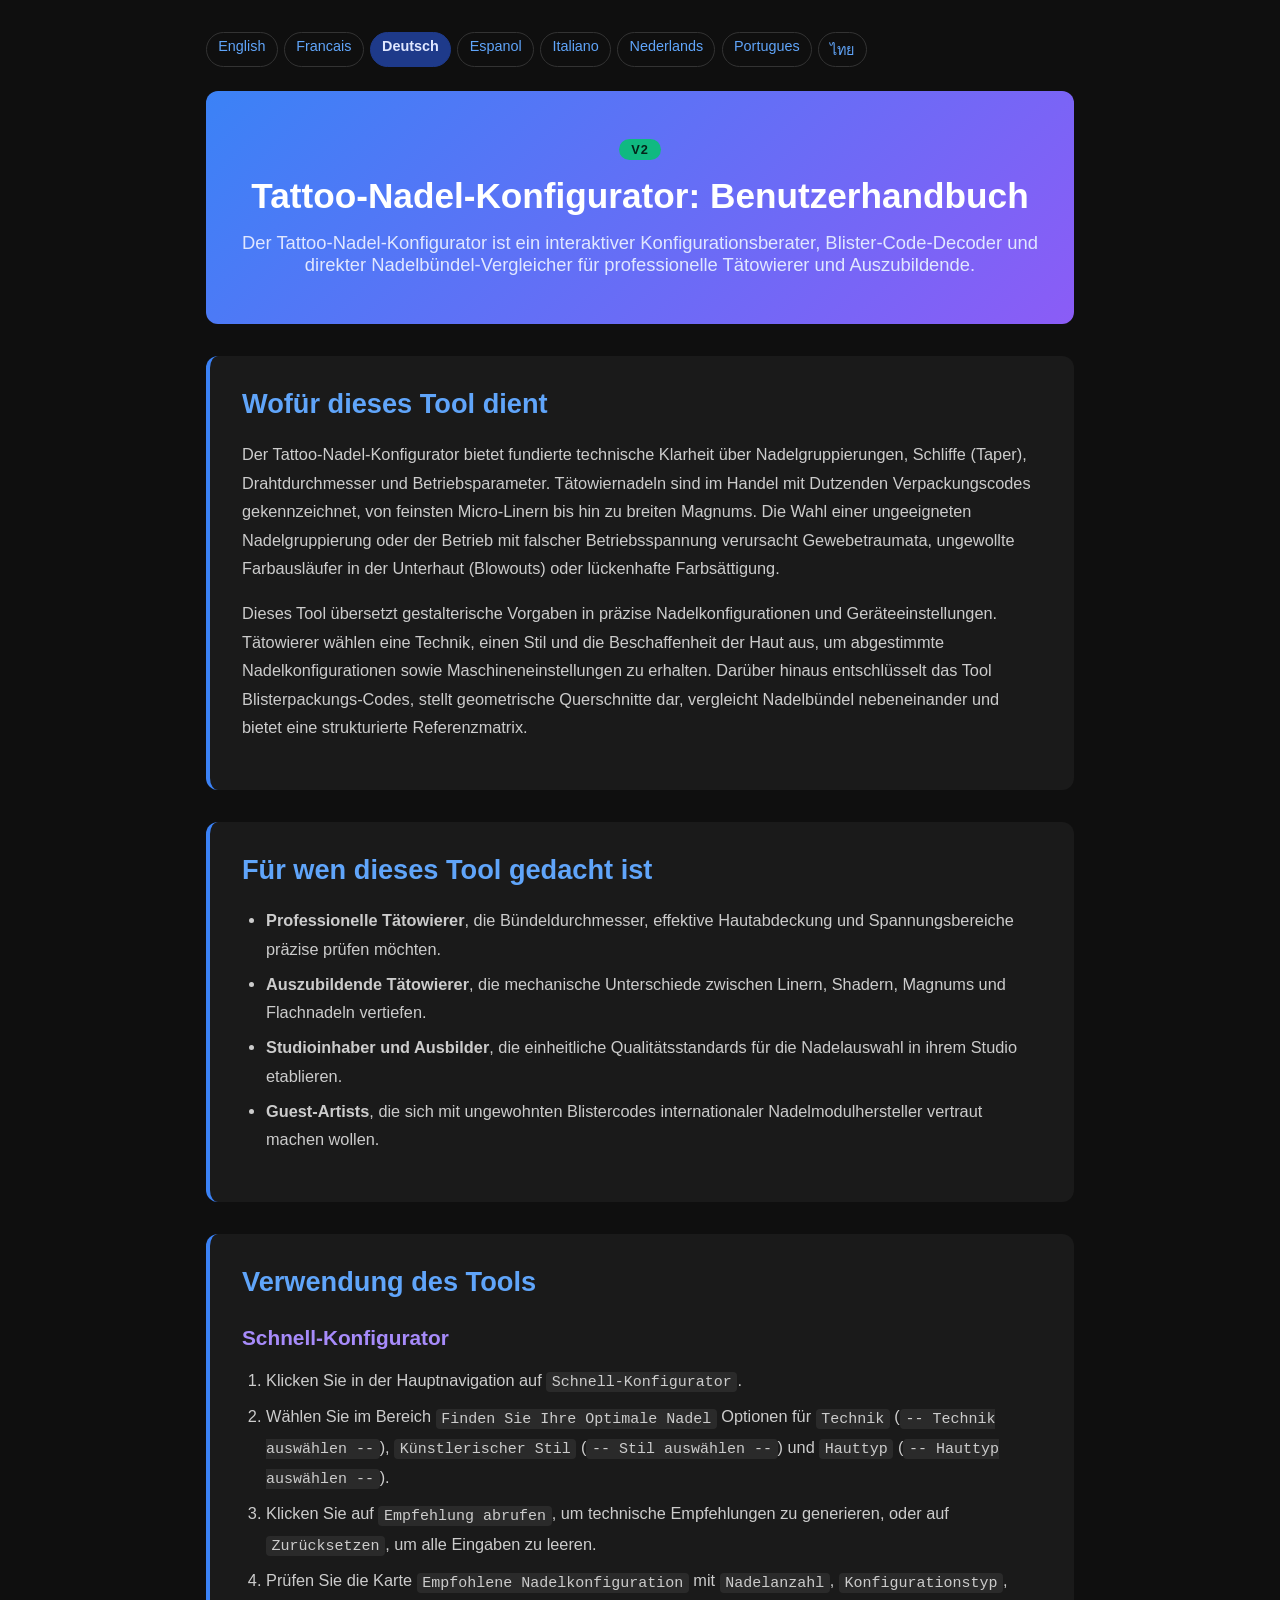
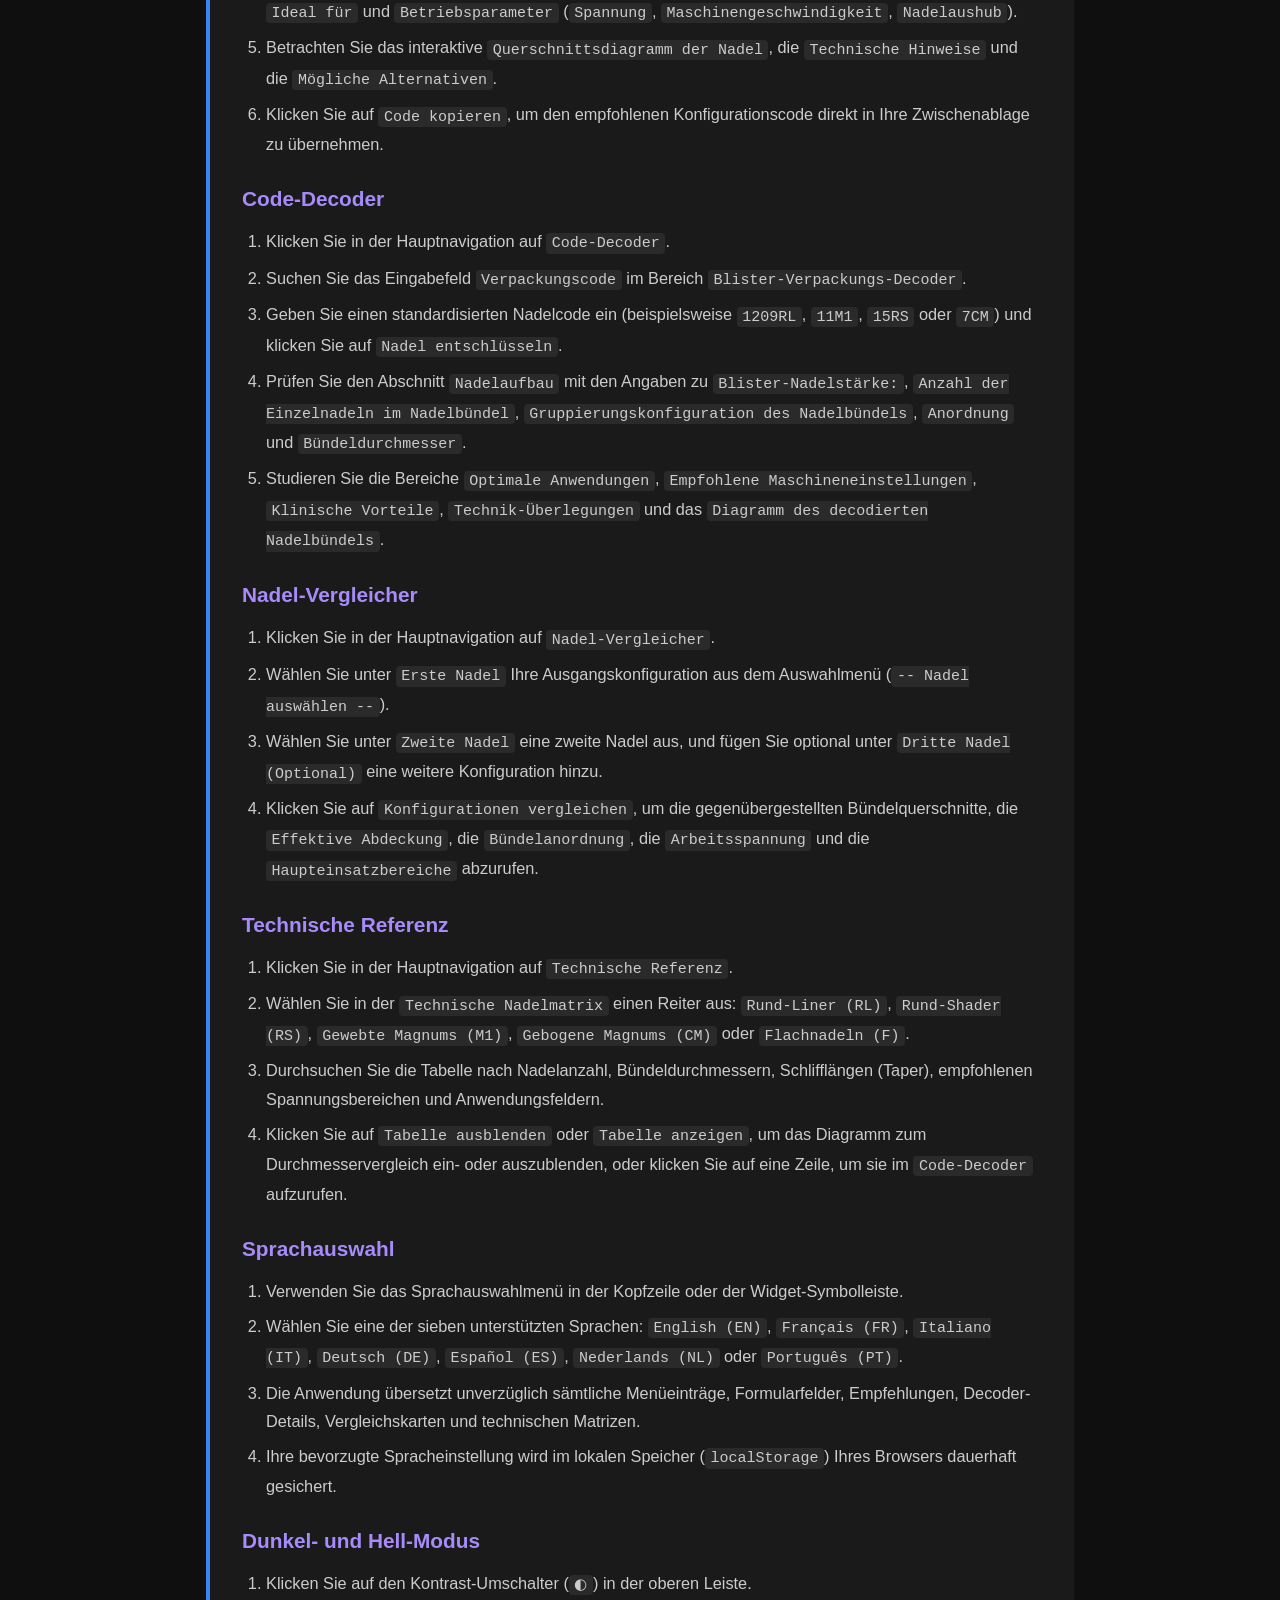
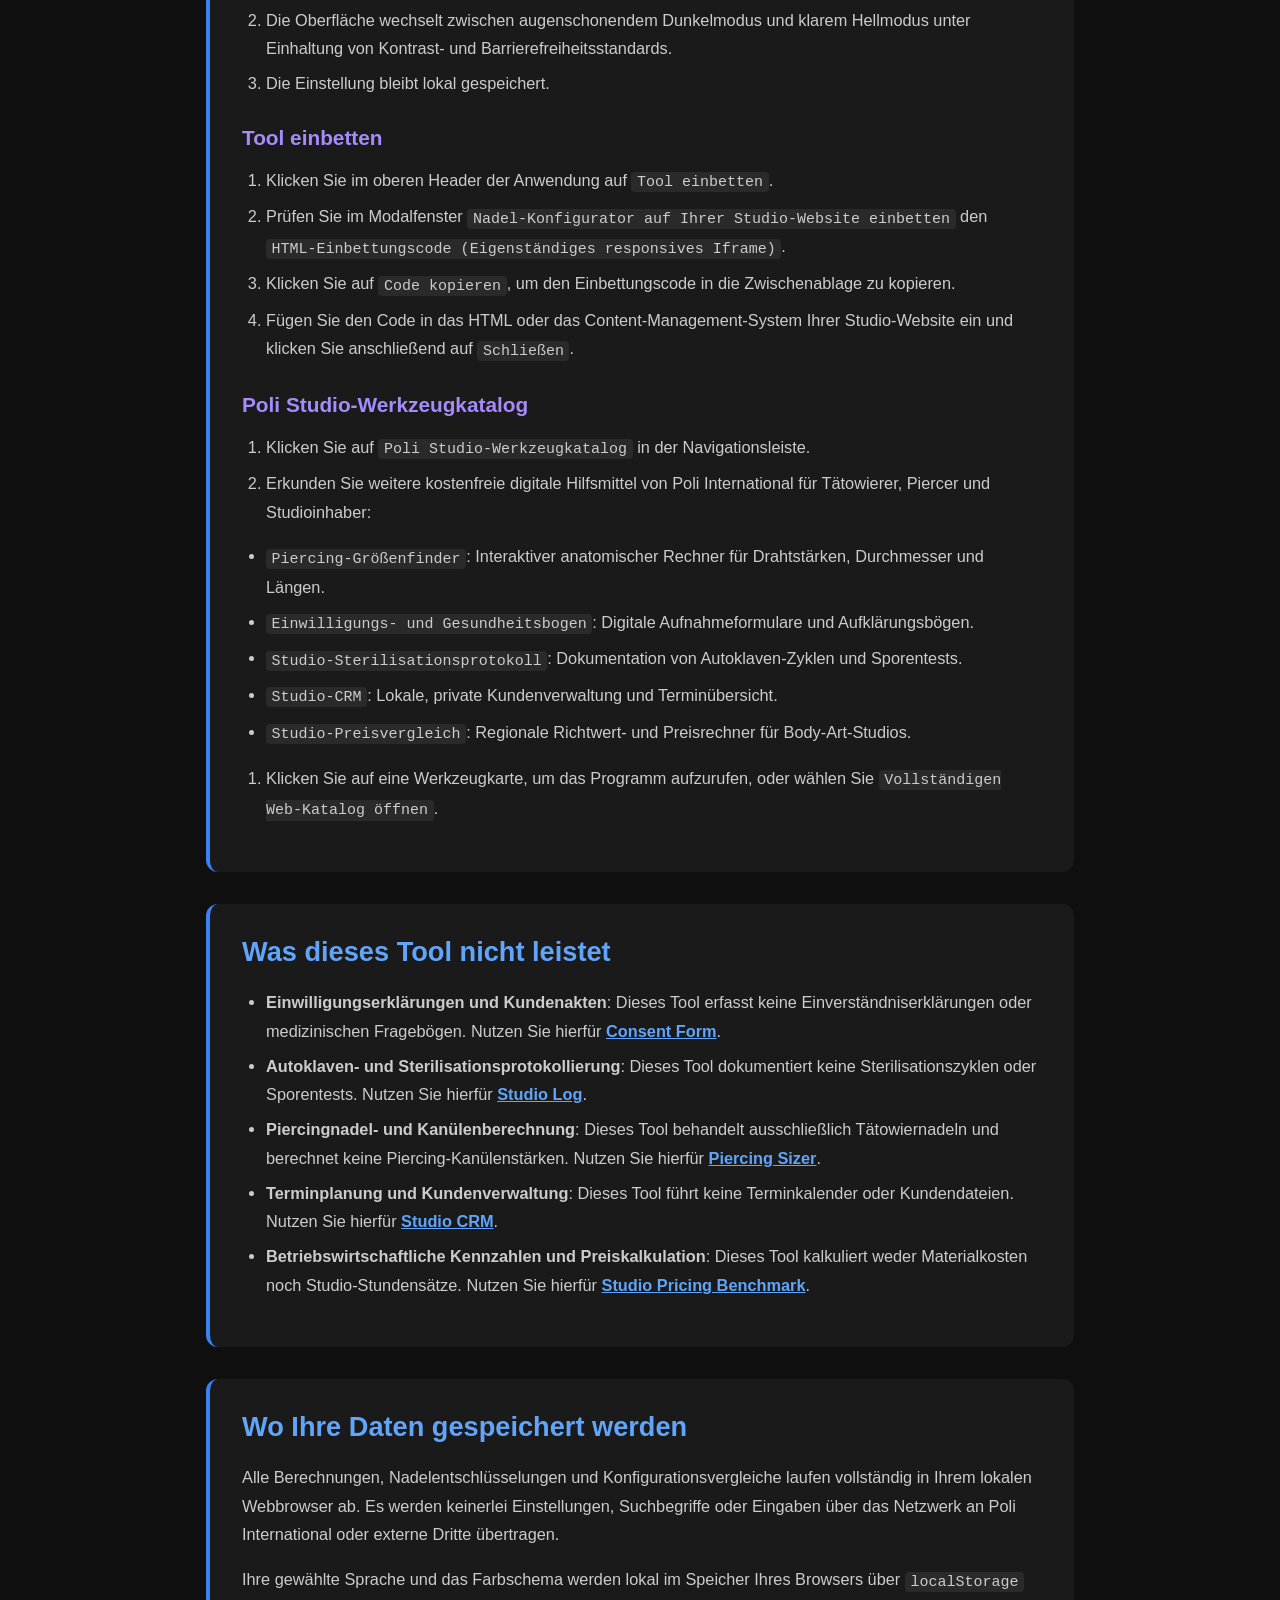
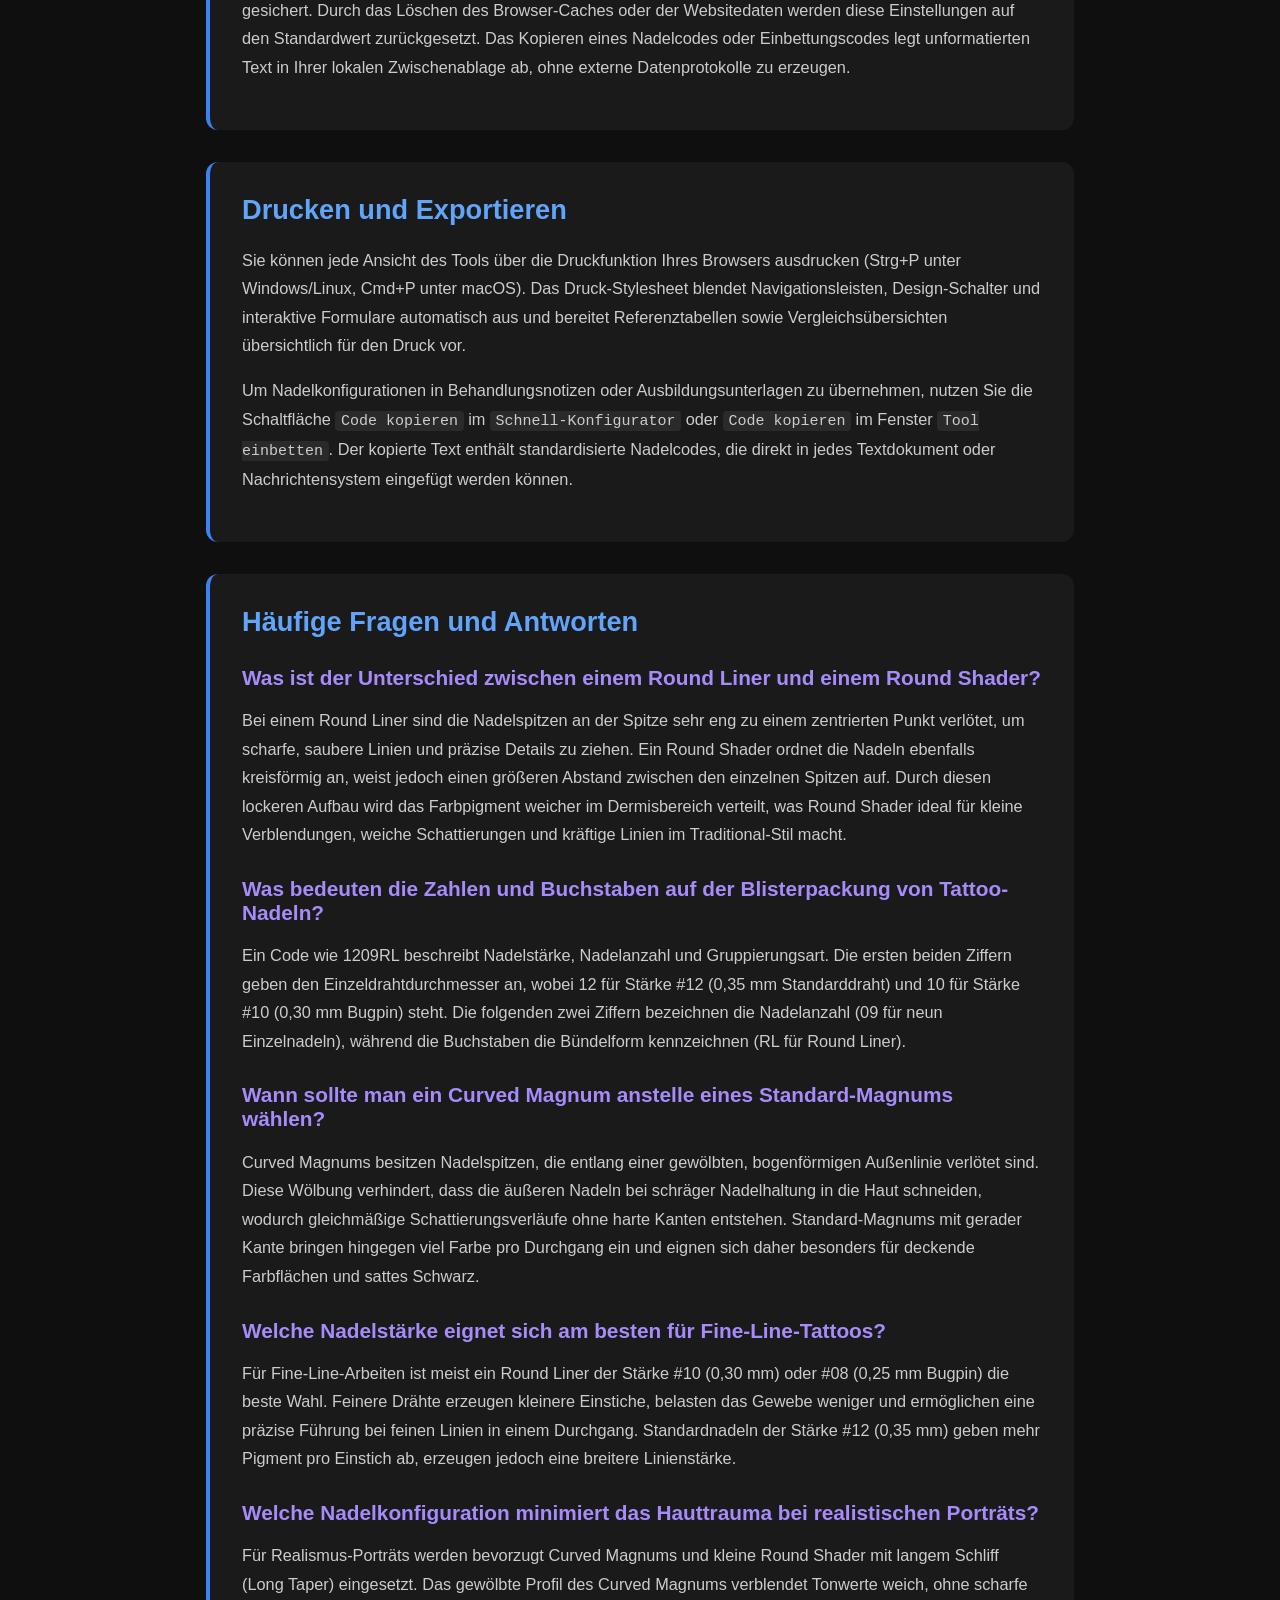
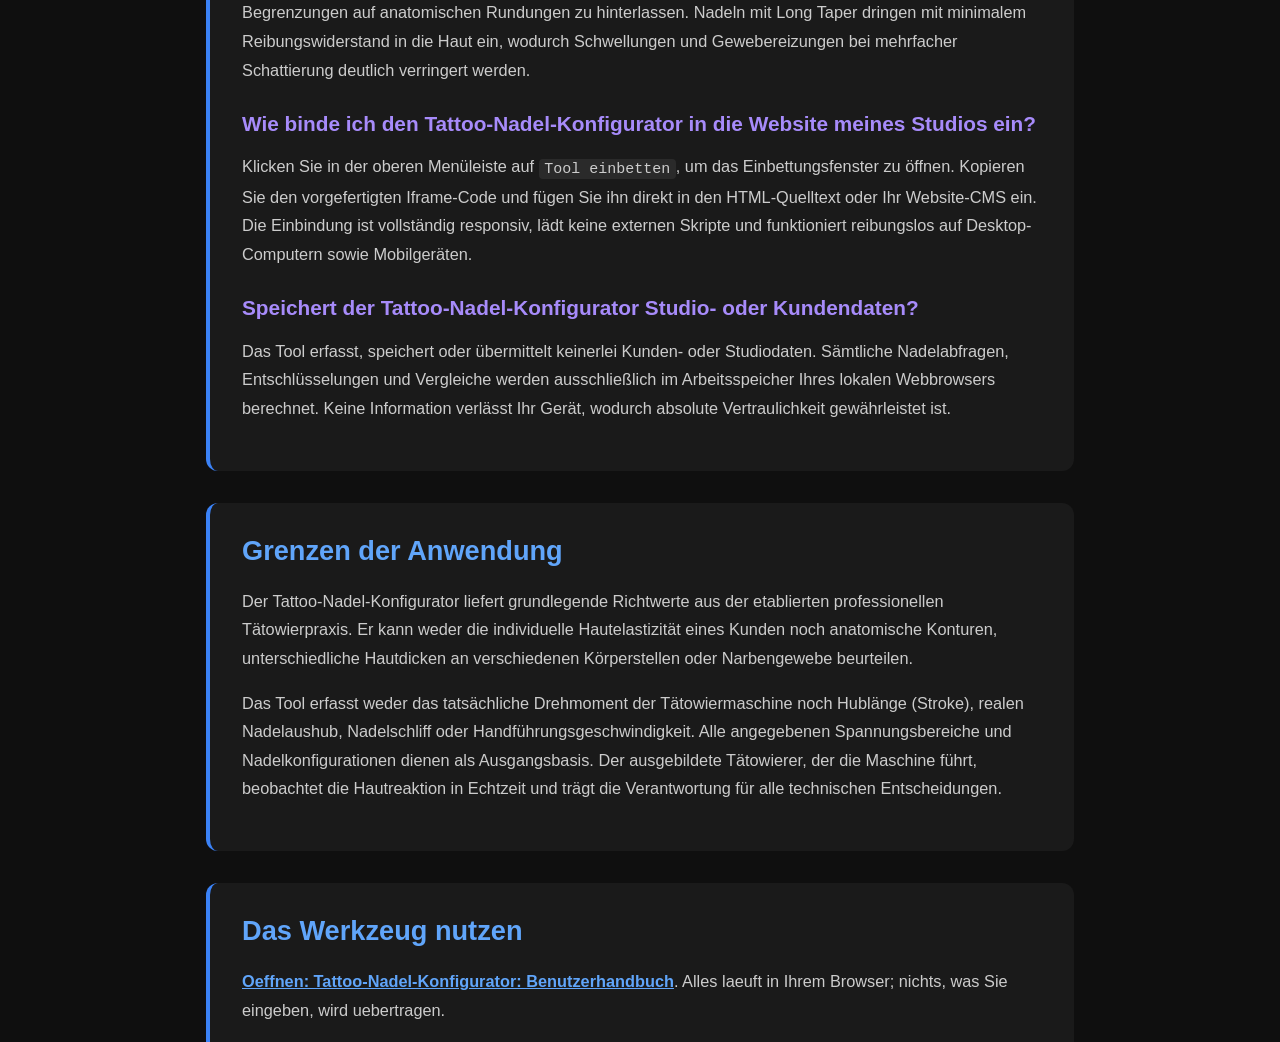
==== documentation-de.html @ 336c69cc "sync documentation-de.html from the live site The website copy of this tool moved on and the repo di" ====
<!DOCTYPE html>
<html lang="de">
<head><meta name="robots" content="noindex,nofollow">
    <meta charset="UTF-8">
    <meta name="viewport" content="width=device-width, initial-scale=1.0">
    <title>Tattoo-Nadel-Konfigurator: Benutzerhandbuch Dokumentation | Poli International</title>
    <meta name="description" content="Der Tattoo-Nadel-Konfigurator ist ein interaktiver Konfigurationsberater, Blister-Code-Decoder und direkter Nadelbündel-Vergleicher für professionelle Tätowierer und Auszubildende.">
    <link rel="canonical" href="https://poliinternational.com/needle-selector/">
    <style>
        body { background: #0f0f0f; color: #fff; font-family: -apple-system, BlinkMacSystemFont, "Segoe UI", Roboto, sans-serif; margin: 0; padding: 0; }
        body.in-iframe .doc-hero h1 { display: none; }
        * { box-sizing: border-box; }
        .entry-content { max-width: 900px; margin: 0 auto; padding: 2rem 1rem; }
        .doc-hero { background: linear-gradient(135deg, #3B82F6, #8B5CF6); padding: 3rem 2rem; text-align: center; border-radius: 0.75rem; margin-bottom: 2rem; }
        .doc-hero h1 { font-size: 2.2rem; margin: 0 0 1rem; font-weight: 700; }
        .doc-hero p { font-size: 1.15rem; color: #E0E7FF; margin: 0; }
        .doc-hero .v2 { display: inline-block; margin-bottom: 1rem; padding: 0.2rem 0.75rem; border-radius: 999px; background: #10B981; color: #04241a; font-weight: 800; font-size: 0.8rem; letter-spacing: 0.08em; }
        .doc-section { margin: 2rem 0; padding: 2rem; background: #1a1a1a; border-radius: 0.75rem; border-left: 4px solid #3B82F6; }
        .doc-section h2 { color: #60A5FA; font-size: 1.7rem; margin: 0 0 1.25rem; font-weight: 600; }
        .doc-section h3 { color: #A78BFA; font-size: 1.3rem; margin: 1.75rem 0 0.75rem; font-weight: 600; }
        .doc-section p, .doc-section li { color: #ccc; line-height: 1.75; font-size: 1.02rem; }
        .doc-section ul, .doc-section ol { padding-left: 1.5rem; }
        .doc-section li { margin: 0.4rem 0; }
        .doc-section code { background: #2a2a2a; padding: 0.1rem 0.35rem; border-radius: 0.25rem; font-size: 0.92em; }
        .doc-section a { color: #60A5FA; font-weight: 600; }
        .highlight-box { background: linear-gradient(135deg, #1E3A8A, #4C1D95); padding: 1.25rem 1.5rem; border-radius: 0.5rem; margin: 1.5rem 0; border-left: 4px solid #10B981; }
        .highlight-box p { color: #E0E7FF; margin: 0; }
        table { width: 100%; border-collapse: collapse; margin: 1.5rem 0; }
        th, td { padding: 0.75rem; text-align: left; border: 1px solid #333; vertical-align: top; }
        th { background: #2a2a2a; color: #60A5FA; }
        td { color: #ccc; }
        .doc-langs { display: flex; flex-wrap: wrap; gap: 0.4rem; margin: 0 0 1.5rem; font-size: 0.9rem; }
        .doc-langs a, .doc-langs span { padding: 0.3rem 0.7rem; border-radius: 999px; border: 1px solid #333; text-decoration: none; }
        .doc-langs a { color: #60A5FA; }
        .doc-langs span { background: #1E3A8A; color: #E0E7FF; border-color: #1E3A8A; font-weight: 700; }
    </style>
</head>
<body>
<script>if (window.self !== window.top) document.body.classList.add('in-iframe');</script>
    <div class="entry-content">
        <nav class="doc-langs" aria-label="Documentation language"><a lang="en" href="documentation.html">English</a><a lang="fr" href="documentation-fr.html">Francais</a><span lang="de">Deutsch</span><a lang="es" href="documentation-es.html">Espanol</a><a lang="it" href="documentation-it.html">Italiano</a><a lang="nl" href="documentation-nl.html">Nederlands</a><a lang="pt" href="documentation-pt.html">Portugues</a><a lang="th" href="documentation-th.html">ไทย</a></nav>
        <div class="doc-hero">
            <span class="v2">V2</span>
            <h1>Tattoo-Nadel-Konfigurator: Benutzerhandbuch</h1>
            <p>Der Tattoo-Nadel-Konfigurator ist ein interaktiver Konfigurationsberater, Blister-Code-Decoder und direkter Nadelbündel-Vergleicher für professionelle Tätowierer und Auszubildende.</p>
        </div>
        <div class="doc-section">
        <h2>Wofür dieses Tool dient</h2>
        <p>Der Tattoo-Nadel-Konfigurator bietet fundierte technische Klarheit über Nadelgruppierungen, Schliffe (Taper), Drahtdurchmesser und Betriebsparameter. Tätowiernadeln sind im Handel mit Dutzenden Verpackungscodes gekennzeichnet, von feinsten Micro-Linern bis hin zu breiten Magnums. Die Wahl einer ungeeigneten Nadelgruppierung oder der Betrieb mit falscher Betriebsspannung verursacht Gewebetraumata, ungewollte Farbausläufer in der Unterhaut (Blowouts) oder lückenhafte Farbsättigung.</p>
        <p>Dieses Tool übersetzt gestalterische Vorgaben in präzise Nadelkonfigurationen und Geräteeinstellungen. Tätowierer wählen eine Technik, einen Stil und die Beschaffenheit der Haut aus, um abgestimmte Nadelkonfigurationen sowie Maschineneinstellungen zu erhalten. Darüber hinaus entschlüsselt das Tool Blisterpackungs-Codes, stellt geometrische Querschnitte dar, vergleicht Nadelbündel nebeneinander und bietet eine strukturierte Referenzmatrix.</p>
        </div>
        <div class="doc-section">
        <h2>Für wen dieses Tool gedacht ist</h2>
        <ul>
        <li><strong>Professionelle Tätowierer</strong>, die Bündeldurchmesser, effektive Hautabdeckung und Spannungsbereiche präzise prüfen möchten.</li>
        <li><strong>Auszubildende Tätowierer</strong>, die mechanische Unterschiede zwischen Linern, Shadern, Magnums und Flachnadeln vertiefen.</li>
        <li><strong>Studioinhaber und Ausbilder</strong>, die einheitliche Qualitätsstandards für die Nadelauswahl in ihrem Studio etablieren.</li>
        <li><strong>Guest-Artists</strong>, die sich mit ungewohnten Blistercodes internationaler Nadelmodulhersteller vertraut machen wollen.</li>
        </ul>
        </div>
        <div class="doc-section">
        <h2>Verwendung des Tools</h2>
        <h3>Schnell-Konfigurator</h3>
        <ol>
        <li>Klicken Sie in der Hauptnavigation auf <code>Schnell-Konfigurator</code>.</li>
        <li>Wählen Sie im Bereich <code>Finden Sie Ihre Optimale Nadel</code> Optionen für <code>Technik</code> (<code>-- Technik auswählen --</code>), <code>Künstlerischer Stil</code> (<code>-- Stil auswählen --</code>) und <code>Hauttyp</code> (<code>-- Hauttyp auswählen --</code>).</li>
        <li>Klicken Sie auf <code>Empfehlung abrufen</code>, um technische Empfehlungen zu generieren, oder auf <code>Zurücksetzen</code>, um alle Eingaben zu leeren.</li>
        <li>Prüfen Sie die Karte <code>Empfohlene Nadelkonfiguration</code> mit <code>Nadelanzahl</code>, <code>Konfigurationstyp</code>, <code>Ideal für</code> und <code>Betriebsparameter</code> (<code>Spannung</code>, <code>Maschinengeschwindigkeit</code>, <code>Nadelaushub</code>).</li>
        <li>Betrachten Sie das interaktive <code>Querschnittsdiagramm der Nadel</code>, die <code>Technische Hinweise</code> und die <code>Mögliche Alternativen</code>.</li>
        <li>Klicken Sie auf <code>Code kopieren</code>, um den empfohlenen Konfigurationscode direkt in Ihre Zwischenablage zu übernehmen.</li>
        </ol>
        <h3>Code-Decoder</h3>
        <ol>
        <li>Klicken Sie in der Hauptnavigation auf <code>Code-Decoder</code>.</li>
        <li>Suchen Sie das Eingabefeld <code>Verpackungscode</code> im Bereich <code>Blister-Verpackungs-Decoder</code>.</li>
        <li>Geben Sie einen standardisierten Nadelcode ein (beispielsweise <code>1209RL</code>, <code>11M1</code>, <code>15RS</code> oder <code>7CM</code>) und klicken Sie auf <code>Nadel entschlüsseln</code>.</li>
        <li>Prüfen Sie den Abschnitt <code>Nadelaufbau</code> mit den Angaben zu <code>Blister-Nadelstärke:</code>, <code>Anzahl der Einzelnadeln im Nadelbündel</code>, <code>Gruppierungskonfiguration des Nadelbündels</code>, <code>Anordnung</code> und <code>Bündeldurchmesser</code>.</li>
        <li>Studieren Sie die Bereiche <code>Optimale Anwendungen</code>, <code>Empfohlene Maschineneinstellungen</code>, <code>Klinische Vorteile</code>, <code>Technik-Überlegungen</code> und das <code>Diagramm des decodierten Nadelbündels</code>.</li>
        </ol>
        <h3>Nadel-Vergleicher</h3>
        <ol>
        <li>Klicken Sie in der Hauptnavigation auf <code>Nadel-Vergleicher</code>.</li>
        <li>Wählen Sie unter <code>Erste Nadel</code> Ihre Ausgangskonfiguration aus dem Auswahlmenü (<code>-- Nadel auswählen --</code>).</li>
        <li>Wählen Sie unter <code>Zweite Nadel</code> eine zweite Nadel aus, und fügen Sie optional unter <code>Dritte Nadel (Optional)</code> eine weitere Konfiguration hinzu.</li>
        <li>Klicken Sie auf <code>Konfigurationen vergleichen</code>, um die gegenübergestellten Bündelquerschnitte, die <code>Effektive Abdeckung</code>, die <code>Bündelanordnung</code>, die <code>Arbeitsspannung</code> und die <code>Haupteinsatzbereiche</code> abzurufen.</li>
        </ol>
        <h3>Technische Referenz</h3>
        <ol>
        <li>Klicken Sie in der Hauptnavigation auf <code>Technische Referenz</code>.</li>
        <li>Wählen Sie in der <code>Technische Nadelmatrix</code> einen Reiter aus: <code>Rund-Liner (RL)</code>, <code>Rund-Shader (RS)</code>, <code>Gewebte Magnums (M1)</code>, <code>Gebogene Magnums (CM)</code> oder <code>Flachnadeln (F)</code>.</li>
        <li>Durchsuchen Sie die Tabelle nach Nadelanzahl, Bündeldurchmessern, Schlifflängen (Taper), empfohlenen Spannungsbereichen und Anwendungsfeldern.</li>
        <li>Klicken Sie auf <code>Tabelle ausblenden</code> oder <code>Tabelle anzeigen</code>, um das Diagramm zum Durchmesservergleich ein- oder auszublenden, oder klicken Sie auf eine Zeile, um sie im <code>Code-Decoder</code> aufzurufen.</li>
        </ol>
        <h3>Sprachauswahl</h3>
        <ol>
        <li>Verwenden Sie das Sprachauswahlmenü in der Kopfzeile oder der Widget-Symbolleiste.</li>
        <li>Wählen Sie eine der sieben unterstützten Sprachen: <code>English (EN)</code>, <code>Français (FR)</code>, <code>Italiano (IT)</code>, <code>Deutsch (DE)</code>, <code>Español (ES)</code>, <code>Nederlands (NL)</code> oder <code>Português (PT)</code>.</li>
        <li>Die Anwendung übersetzt unverzüglich sämtliche Menüeinträge, Formularfelder, Empfehlungen, Decoder-Details, Vergleichskarten und technischen Matrizen.</li>
        <li>Ihre bevorzugte Spracheinstellung wird im lokalen Speicher (<code>localStorage</code>) Ihres Browsers dauerhaft gesichert.</li>
        </ol>
        <h3>Dunkel- und Hell-Modus</h3>
        <ol>
        <li>Klicken Sie auf den Kontrast-Umschalter (<code>◐</code>) in der oberen Leiste.</li>
        <li>Die Oberfläche wechselt zwischen augenschonendem Dunkelmodus und klarem Hellmodus unter Einhaltung von Kontrast- und Barrierefreiheitsstandards.</li>
        <li>Die Einstellung bleibt lokal gespeichert.</li>
        </ol>
        <h3>Tool einbetten</h3>
        <ol>
        <li>Klicken Sie im oberen Header der Anwendung auf <code>Tool einbetten</code>.</li>
        <li>Prüfen Sie im Modalfenster <code>Nadel-Konfigurator auf Ihrer Studio-Website einbetten</code> den <code>HTML-Einbettungscode (Eigenständiges responsives Iframe)</code>.</li>
        <li>Klicken Sie auf <code>Code kopieren</code>, um den Einbettungscode in die Zwischenablage zu kopieren.</li>
        <li>Fügen Sie den Code in das HTML oder das Content-Management-System Ihrer Studio-Website ein und klicken Sie anschließend auf <code>Schließen</code>.</li>
        </ol>
        <h3>Poli Studio-Werkzeugkatalog</h3>
        <ol>
        <li>Klicken Sie auf <code>Poli Studio-Werkzeugkatalog</code> in der Navigationsleiste.</li>
        <li>Erkunden Sie weitere kostenfreie digitale Hilfsmittel von Poli International für Tätowierer, Piercer und Studioinhaber:</li>
        </ol>
        <ul>
        <li><code>Piercing-Größenfinder</code>: Interaktiver anatomischer Rechner für Drahtstärken, Durchmesser und Längen.</li>
        <li><code>Einwilligungs- und Gesundheitsbogen</code>: Digitale Aufnahmeformulare und Aufklärungsbögen.</li>
        <li><code>Studio-Sterilisationsprotokoll</code>: Dokumentation von Autoklaven-Zyklen und Sporentests.</li>
        <li><code>Studio-CRM</code>: Lokale, private Kundenverwaltung und Terminübersicht.</li>
        <li><code>Studio-Preisvergleich</code>: Regionale Richtwert- und Preisrechner für Body-Art-Studios.</li>
        </ul>
        <ol>
        <li>Klicken Sie auf eine Werkzeugkarte, um das Programm aufzurufen, oder wählen Sie <code>Vollständigen Web-Katalog öffnen</code>.</li>
        </ol>
        </div>
        <div class="doc-section">
        <h2>Was dieses Tool nicht leistet</h2>
        <ul>
        <li><strong>Einwilligungserklärungen und Kundenakten</strong>: Dieses Tool erfasst keine Einverständniserklärungen oder medizinischen Fragebögen. Nutzen Sie hierfür <a href="https://poliinternational.com/form-builder/" target="_top">Consent Form</a>.</li>
        <li><strong>Autoklaven- und Sterilisationsprotokollierung</strong>: Dieses Tool dokumentiert keine Sterilisationszyklen oder Sporentests. Nutzen Sie hierfür <a href="https://poliinternational.com/autoclave-calculator/" target="_top">Studio Log</a>.</li>
        <li><strong>Piercingnadel- und Kanülenberechnung</strong>: Dieses Tool behandelt ausschließlich Tätowiernadeln und berechnet keine Piercing-Kanülenstärken. Nutzen Sie hierfür <a href="https://poliinternational.com/jewelry-size-visualizer/" target="_top">Piercing Sizer</a>.</li>
        <li><strong>Terminplanung und Kundenverwaltung</strong>: Dieses Tool führt keine Terminkalender oder Kundendateien. Nutzen Sie hierfür <a href="https://poliinternational.com/studio-crm/" target="_top">Studio CRM</a>.</li>
        <li><strong>Betriebswirtschaftliche Kennzahlen und Preiskalkulation</strong>: Dieses Tool kalkuliert weder Materialkosten noch Studio-Stundensätze. Nutzen Sie hierfür <a href="https://poliinternational.com/studio-pricing-benchmark/" target="_top">Studio Pricing Benchmark</a>.</li>
        </ul>
        </div>
        <div class="doc-section">
        <h2>Wo Ihre Daten gespeichert werden</h2>
        <p>Alle Berechnungen, Nadelentschlüsselungen und Konfigurationsvergleiche laufen vollständig in Ihrem lokalen Webbrowser ab. Es werden keinerlei Einstellungen, Suchbegriffe oder Eingaben über das Netzwerk an Poli International oder externe Dritte übertragen.</p>
        <p>Ihre gewählte Sprache und das Farbschema werden lokal im Speicher Ihres Browsers über <code>localStorage</code> gesichert. Durch das Löschen des Browser-Caches oder der Websitedaten werden diese Einstellungen auf den Standardwert zurückgesetzt. Das Kopieren eines Nadelcodes oder Einbettungscodes legt unformatierten Text in Ihrer lokalen Zwischenablage ab, ohne externe Datenprotokolle zu erzeugen.</p>
        </div>
        <div class="doc-section">
        <h2>Drucken und Exportieren</h2>
        <p>Sie können jede Ansicht des Tools über die Druckfunktion Ihres Browsers ausdrucken (Strg+P unter Windows/Linux, Cmd+P unter macOS). Das Druck-Stylesheet blendet Navigationsleisten, Design-Schalter und interaktive Formulare automatisch aus und bereitet Referenztabellen sowie Vergleichsübersichten übersichtlich für den Druck vor.</p>
        <p>Um Nadelkonfigurationen in Behandlungsnotizen oder Ausbildungsunterlagen zu übernehmen, nutzen Sie die Schaltfläche <code>Code kopieren</code> im <code>Schnell-Konfigurator</code> oder <code>Code kopieren</code> im Fenster <code>Tool einbetten</code>. Der kopierte Text enthält standardisierte Nadelcodes, die direkt in jedes Textdokument oder Nachrichtensystem eingefügt werden können.</p>
        </div>
        <div class="doc-section">
        <h2>Häufige Fragen und Antworten</h2>
        <h3>Was ist der Unterschied zwischen einem Round Liner und einem Round Shader?</h3>
        <p>Bei einem Round Liner sind die Nadelspitzen an der Spitze sehr eng zu einem zentrierten Punkt verlötet, um scharfe, saubere Linien und präzise Details zu ziehen. Ein Round Shader ordnet die Nadeln ebenfalls kreisförmig an, weist jedoch einen größeren Abstand zwischen den einzelnen Spitzen auf. Durch diesen lockeren Aufbau wird das Farbpigment weicher im Dermisbereich verteilt, was Round Shader ideal für kleine Verblendungen, weiche Schattierungen und kräftige Linien im Traditional-Stil macht.</p>
        <h3>Was bedeuten die Zahlen und Buchstaben auf der Blisterpackung von Tattoo-Nadeln?</h3>
        <p>Ein Code wie 1209RL beschreibt Nadelstärke, Nadelanzahl und Gruppierungsart. Die ersten beiden Ziffern geben den Einzeldrahtdurchmesser an, wobei 12 für Stärke #12 (0,35 mm Standarddraht) und 10 für Stärke #10 (0,30 mm Bugpin) steht. Die folgenden zwei Ziffern bezeichnen die Nadelanzahl (09 für neun Einzelnadeln), während die Buchstaben die Bündelform kennzeichnen (RL für Round Liner).</p>
        <h3>Wann sollte man ein Curved Magnum anstelle eines Standard-Magnums wählen?</h3>
        <p>Curved Magnums besitzen Nadelspitzen, die entlang einer gewölbten, bogenförmigen Außenlinie verlötet sind. Diese Wölbung verhindert, dass die äußeren Nadeln bei schräger Nadelhaltung in die Haut schneiden, wodurch gleichmäßige Schattierungsverläufe ohne harte Kanten entstehen. Standard-Magnums mit gerader Kante bringen hingegen viel Farbe pro Durchgang ein und eignen sich daher besonders für deckende Farbflächen und sattes Schwarz.</p>
        <h3>Welche Nadelstärke eignet sich am besten für Fine-Line-Tattoos?</h3>
        <p>Für Fine-Line-Arbeiten ist meist ein Round Liner der Stärke #10 (0,30 mm) oder #08 (0,25 mm Bugpin) die beste Wahl. Feinere Drähte erzeugen kleinere Einstiche, belasten das Gewebe weniger und ermöglichen eine präzise Führung bei feinen Linien in einem Durchgang. Standardnadeln der Stärke #12 (0,35 mm) geben mehr Pigment pro Einstich ab, erzeugen jedoch eine breitere Linienstärke.</p>
        <h3>Welche Nadelkonfiguration minimiert das Hauttrauma bei realistischen Porträts?</h3>
        <p>Für Realismus-Porträts werden bevorzugt Curved Magnums und kleine Round Shader mit langem Schliff (Long Taper) eingesetzt. Das gewölbte Profil des Curved Magnums verblendet Tonwerte weich, ohne scharfe Begrenzungen auf anatomischen Rundungen zu hinterlassen. Nadeln mit Long Taper dringen mit minimalem Reibungswiderstand in die Haut ein, wodurch Schwellungen und Gewebereizungen bei mehrfacher Schattierung deutlich verringert werden.</p>
        <h3>Wie binde ich den Tattoo-Nadel-Konfigurator in die Website meines Studios ein?</h3>
        <p>Klicken Sie in der oberen Menüleiste auf <code>Tool einbetten</code>, um das Einbettungsfenster zu öffnen. Kopieren Sie den vorgefertigten Iframe-Code und fügen Sie ihn direkt in den HTML-Quelltext oder Ihr Website-CMS ein. Die Einbindung ist vollständig responsiv, lädt keine externen Skripte und funktioniert reibungslos auf Desktop-Computern sowie Mobilgeräten.</p>
        <h3>Speichert der Tattoo-Nadel-Konfigurator Studio- oder Kundendaten?</h3>
        <p>Das Tool erfasst, speichert oder übermittelt keinerlei Kunden- oder Studiodaten. Sämtliche Nadelabfragen, Entschlüsselungen und Vergleiche werden ausschließlich im Arbeitsspeicher Ihres lokalen Webbrowsers berechnet. Keine Information verlässt Ihr Gerät, wodurch absolute Vertraulichkeit gewährleistet ist.</p>
        </div>
        <div class="doc-section">
        <h2>Grenzen der Anwendung</h2>
        <p>Der Tattoo-Nadel-Konfigurator liefert grundlegende Richtwerte aus der etablierten professionellen Tätowierpraxis. Er kann weder die individuelle Hautelastizität eines Kunden noch anatomische Konturen, unterschiedliche Hautdicken an verschiedenen Körperstellen oder Narbengewebe beurteilen.</p>
        <p>Das Tool erfasst weder das tatsächliche Drehmoment der Tätowiermaschine noch Hublänge (Stroke), realen Nadelaushub, Nadelschliff oder Handführungsgeschwindigkeit. Alle angegebenen Spannungsbereiche und Nadelkonfigurationen dienen als Ausgangsbasis. Der ausgebildete Tätowierer, der die Maschine führt, beobachtet die Hautreaktion in Echtzeit und trägt die Verantwortung für alle technischen Entscheidungen.</p>
        </div>
        <div class="doc-section">
            <h2>Das Werkzeug nutzen</h2>
            <p><a href="https://poliinternational.com/needle-selector/" target="_top">Oeffnen: Tattoo-Nadel-Konfigurator: Benutzerhandbuch</a>. Alles laeuft in Ihrem Browser; nichts, was Sie eingeben, wird uebertragen.</p>
        </div>
    </div>
</body>
</html>
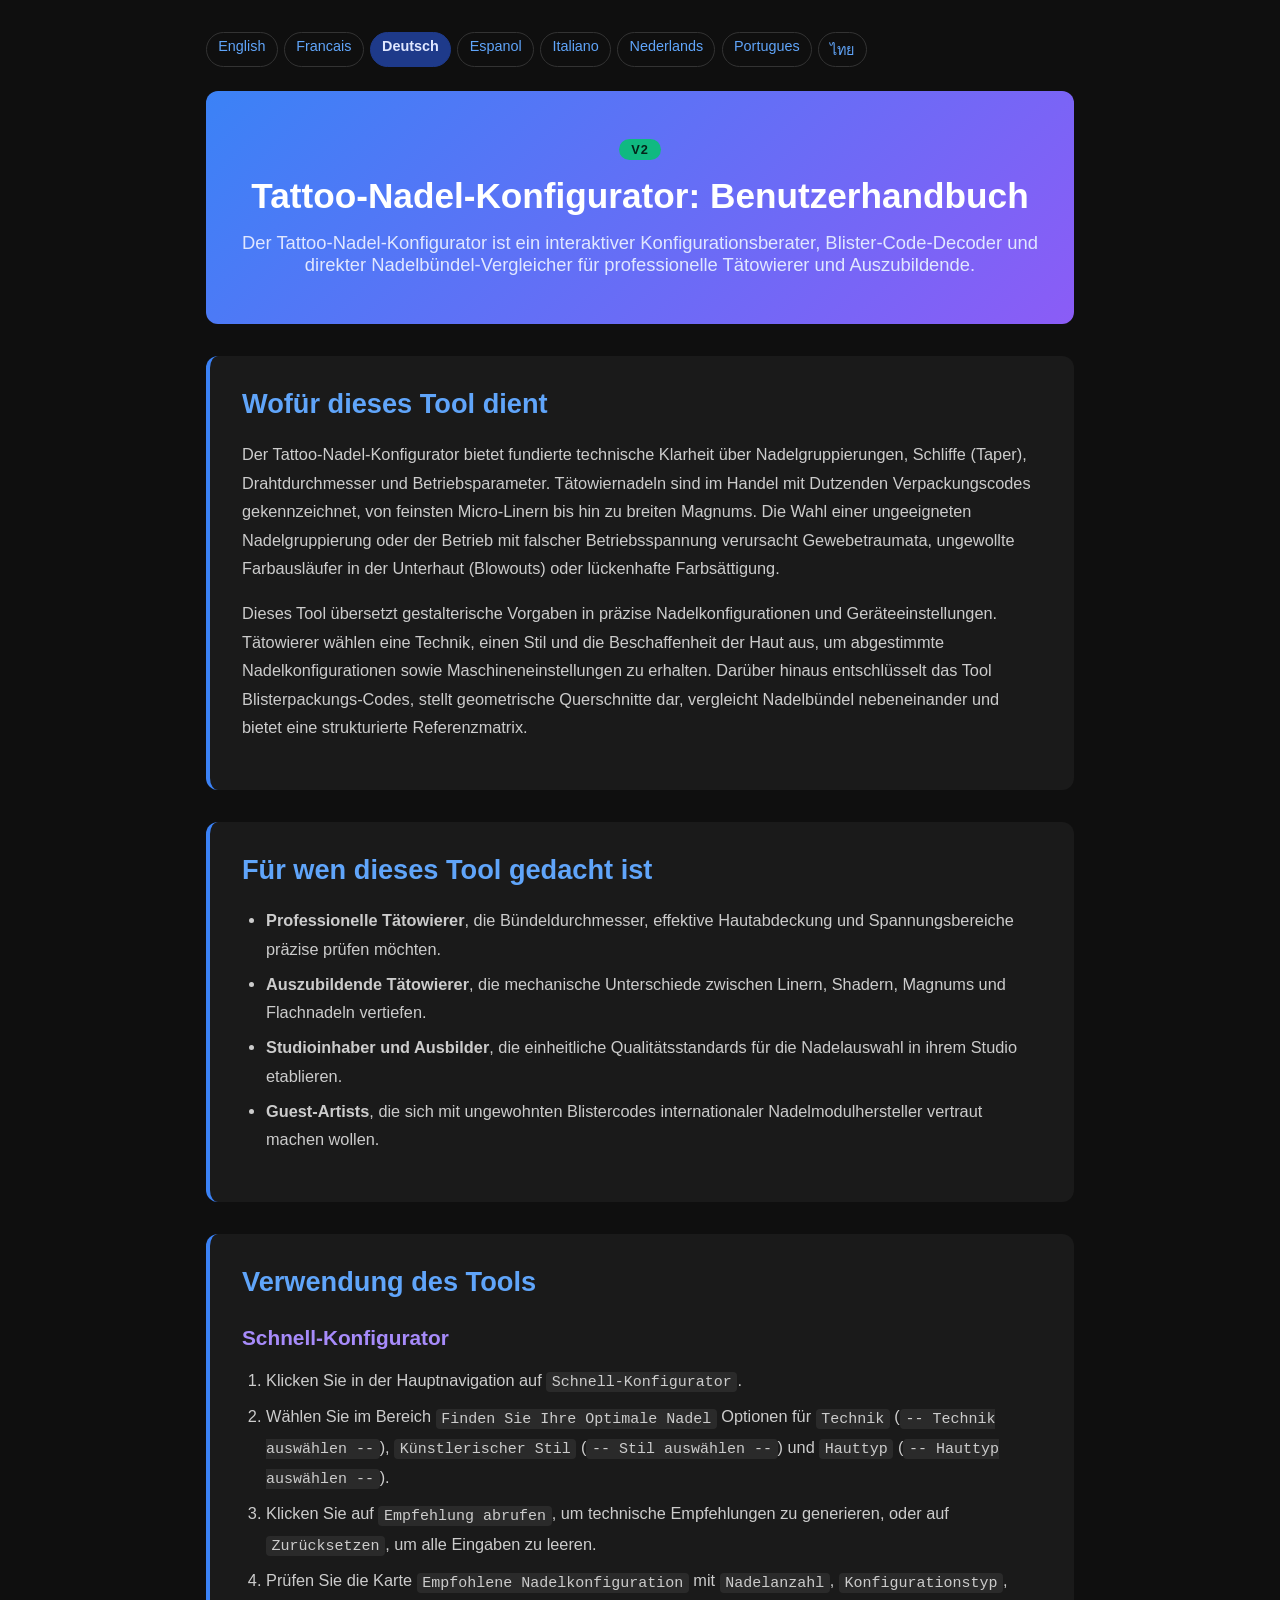
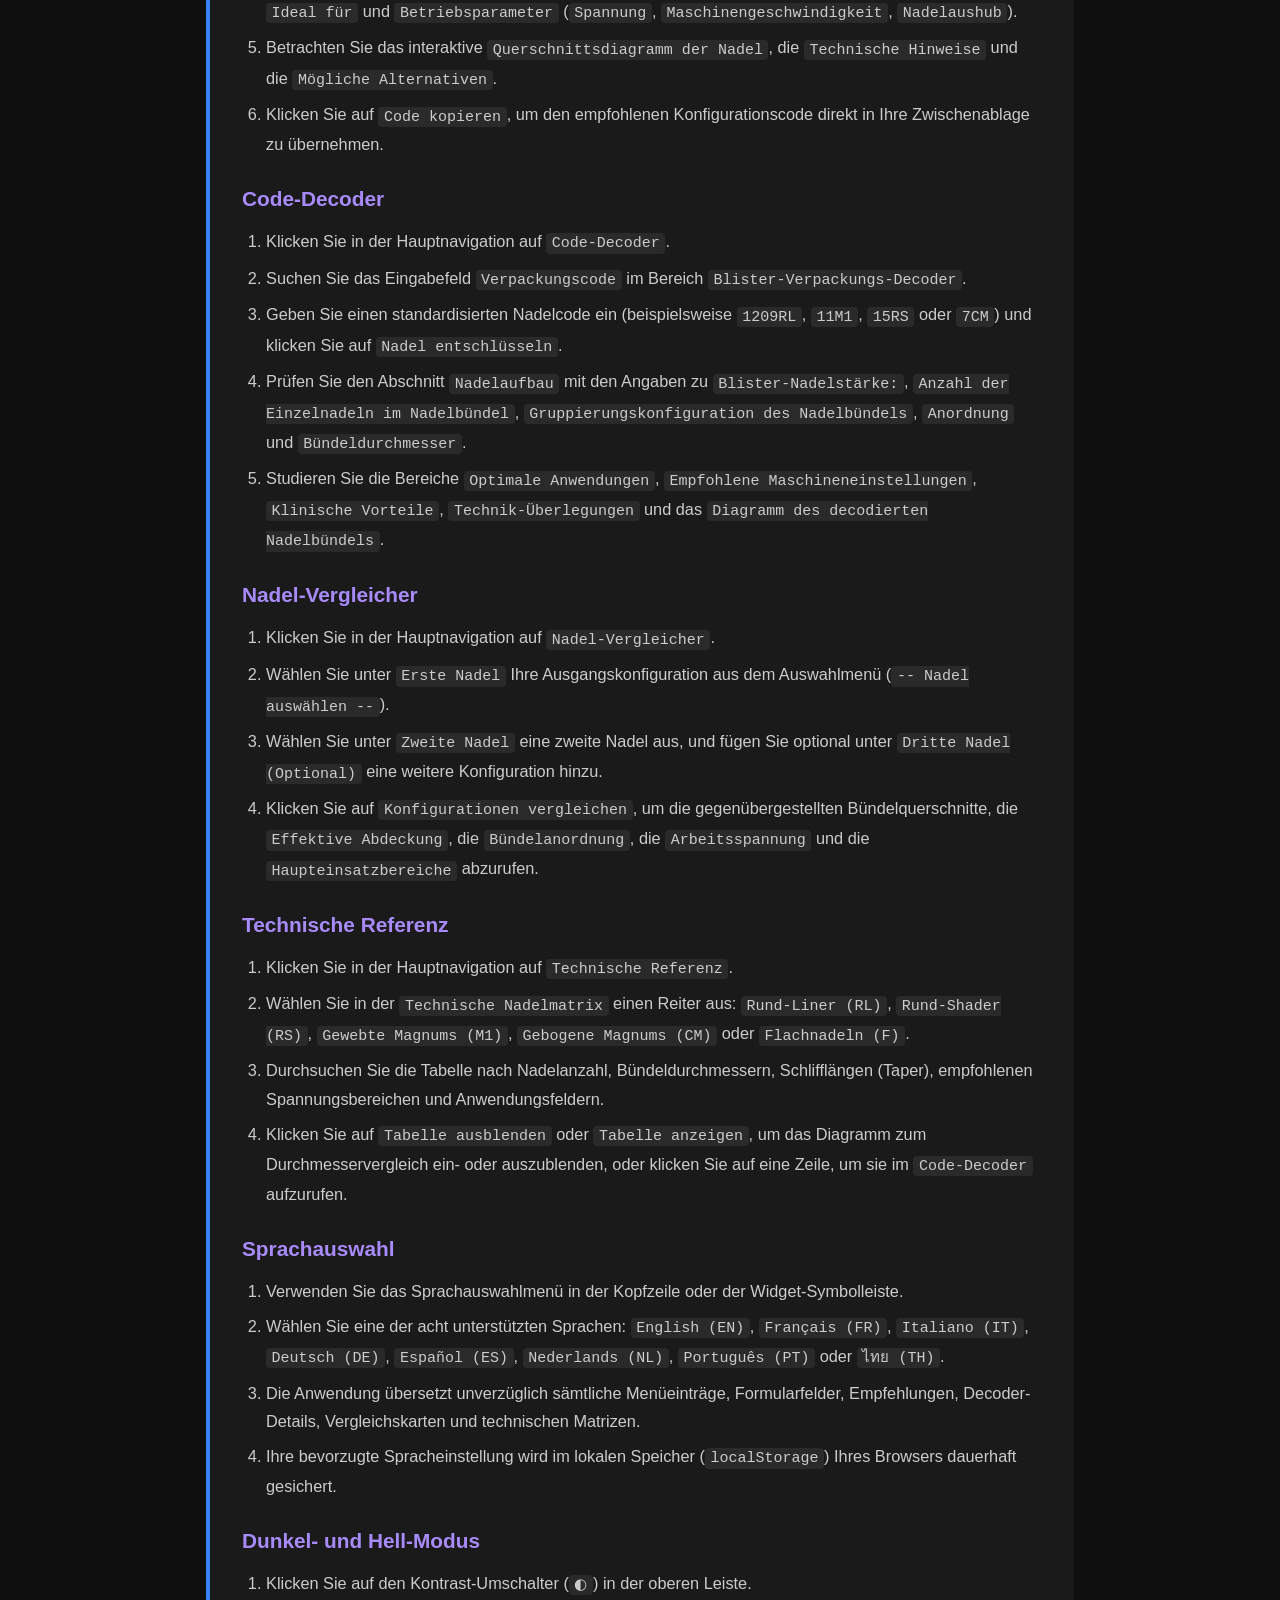
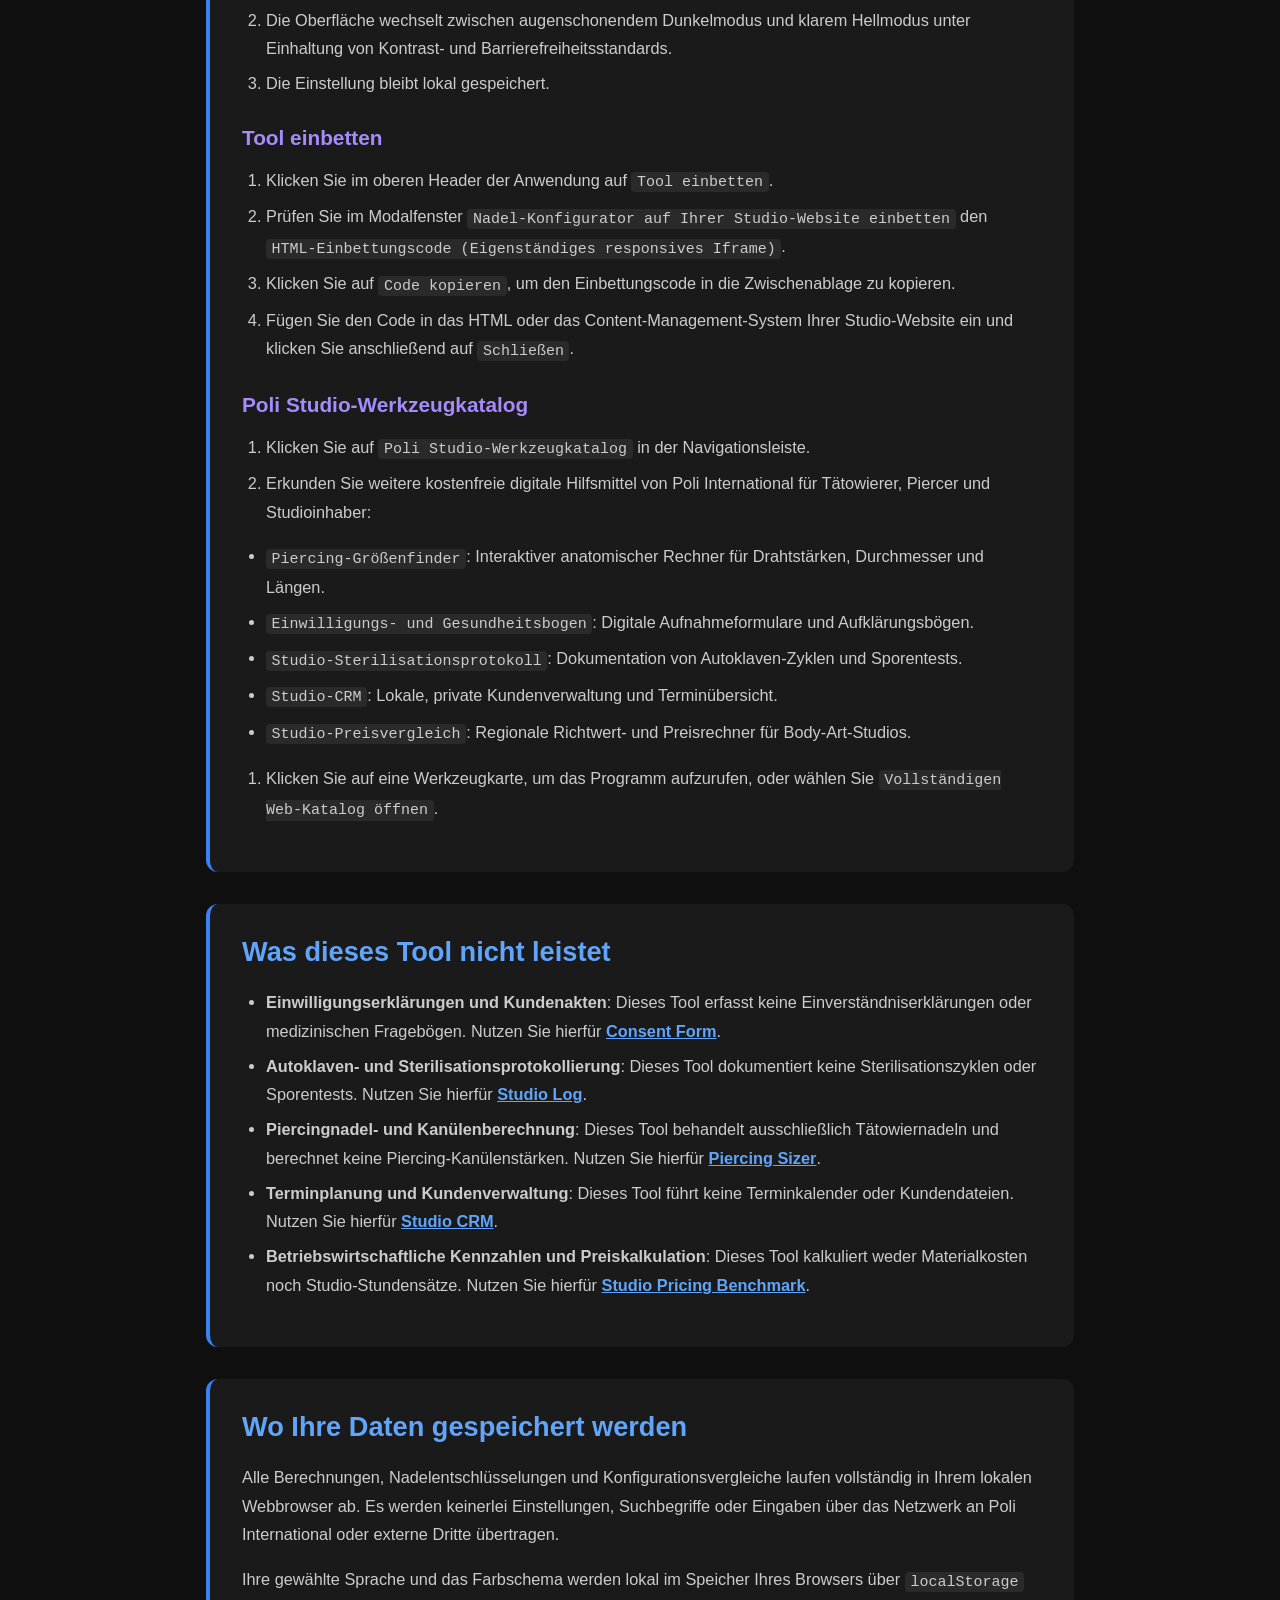
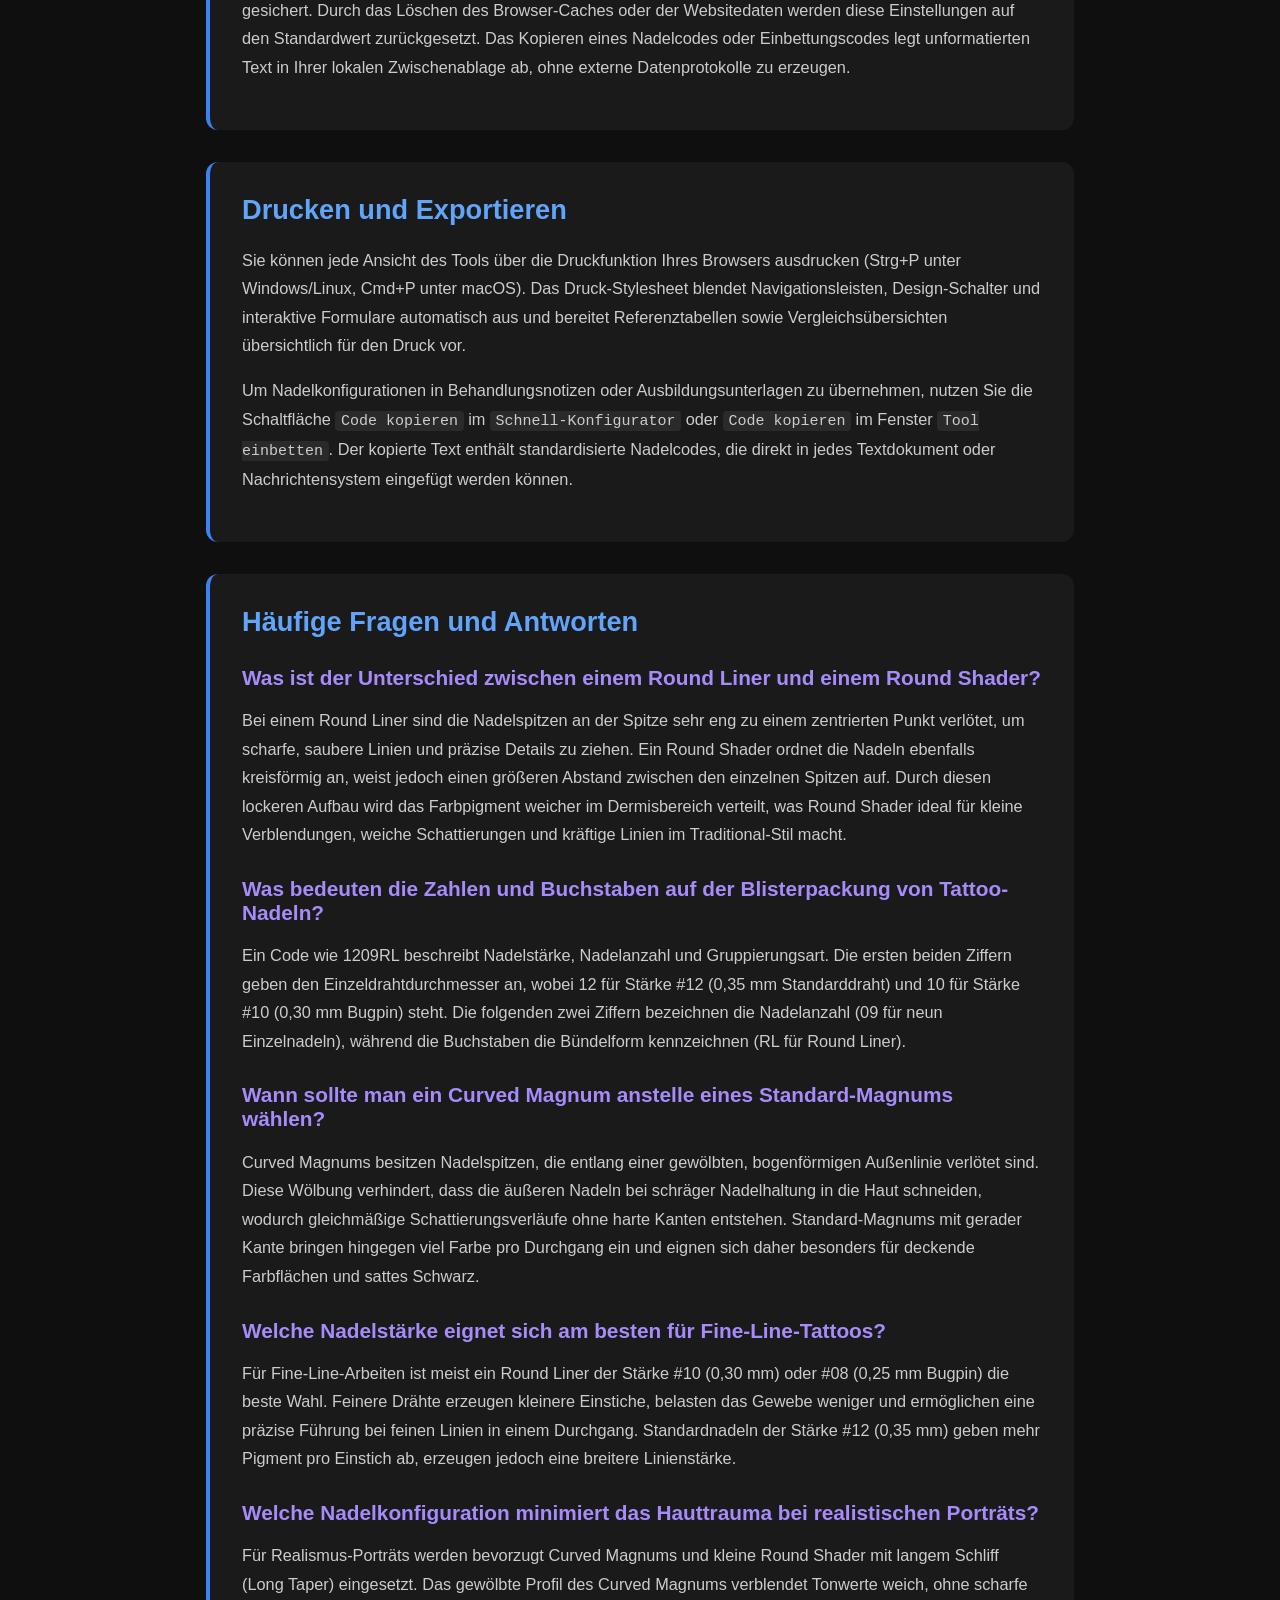
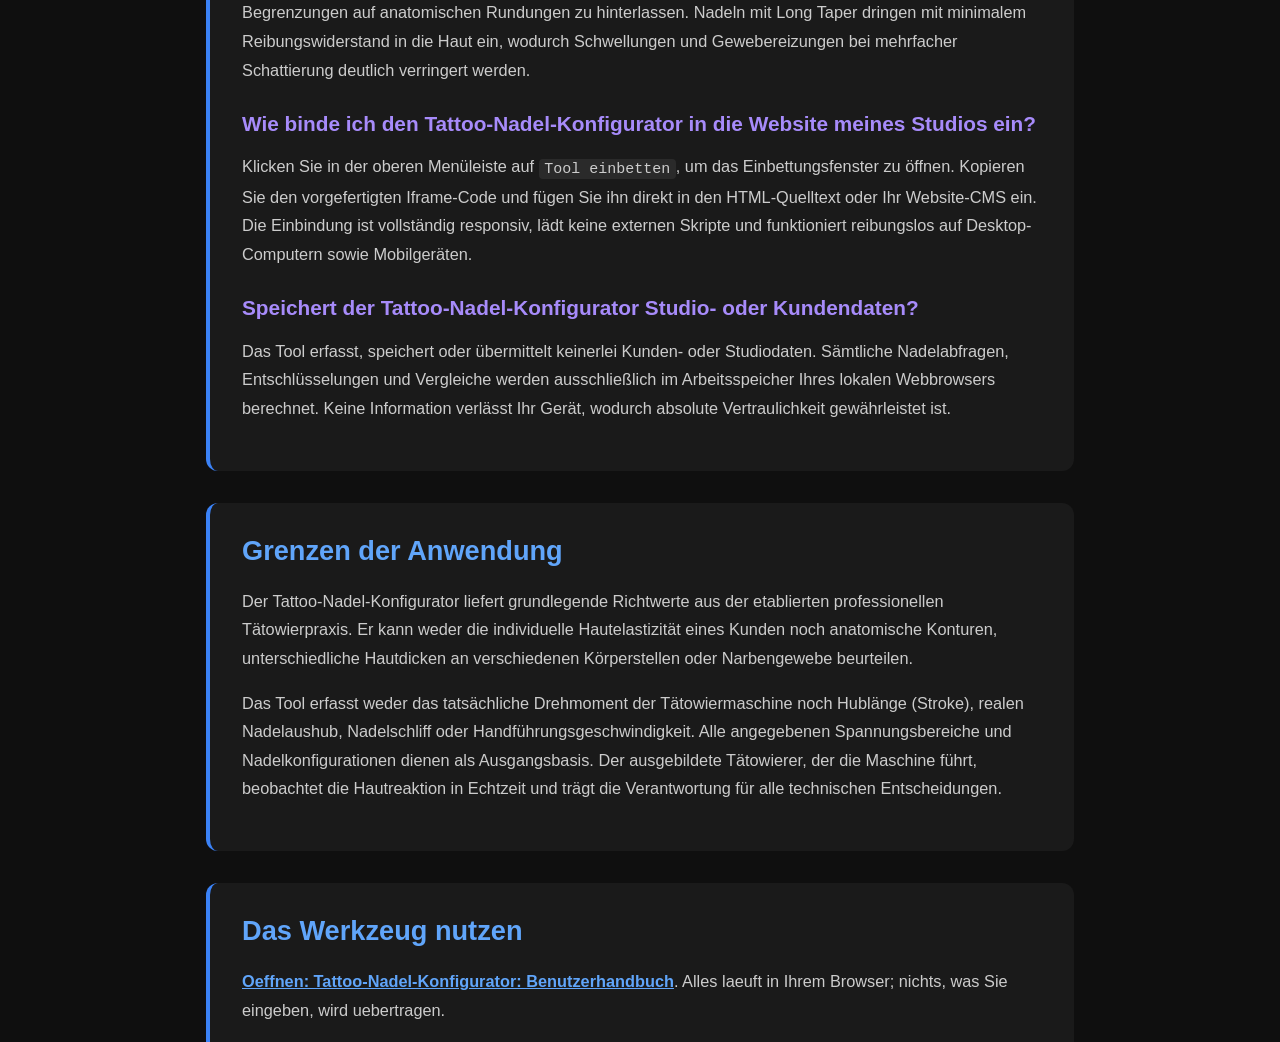
==== commit e7db3f77: "sync documentation-de.html from the live site The website copy of this tool moved on and the repo di" ====
--- a/documentation-de.html
+++ b/documentation-de.html
@@ -94,7 +94,7 @@
         <h3>Sprachauswahl</h3>
         <ol>
         <li>Verwenden Sie das Sprachauswahlmenü in der Kopfzeile oder der Widget-Symbolleiste.</li>
-        <li>Wählen Sie eine der sieben unterstützten Sprachen: <code>English (EN)</code>, <code>Français (FR)</code>, <code>Italiano (IT)</code>, <code>Deutsch (DE)</code>, <code>Español (ES)</code>, <code>Nederlands (NL)</code> oder <code>Português (PT)</code>.</li>
+        <li>Wählen Sie eine der acht unterstützten Sprachen: <code>English (EN)</code>, <code>Français (FR)</code>, <code>Italiano (IT)</code>, <code>Deutsch (DE)</code>, <code>Español (ES)</code>, <code>Nederlands (NL)</code>, <code>Português (PT)</code> oder <code>ไทย (TH)</code>.</li>
         <li>Die Anwendung übersetzt unverzüglich sämtliche Menüeinträge, Formularfelder, Empfehlungen, Decoder-Details, Vergleichskarten und technischen Matrizen.</li>
         <li>Ihre bevorzugte Spracheinstellung wird im lokalen Speicher (<code>localStorage</code>) Ihres Browsers dauerhaft gesichert.</li>
         </ol>
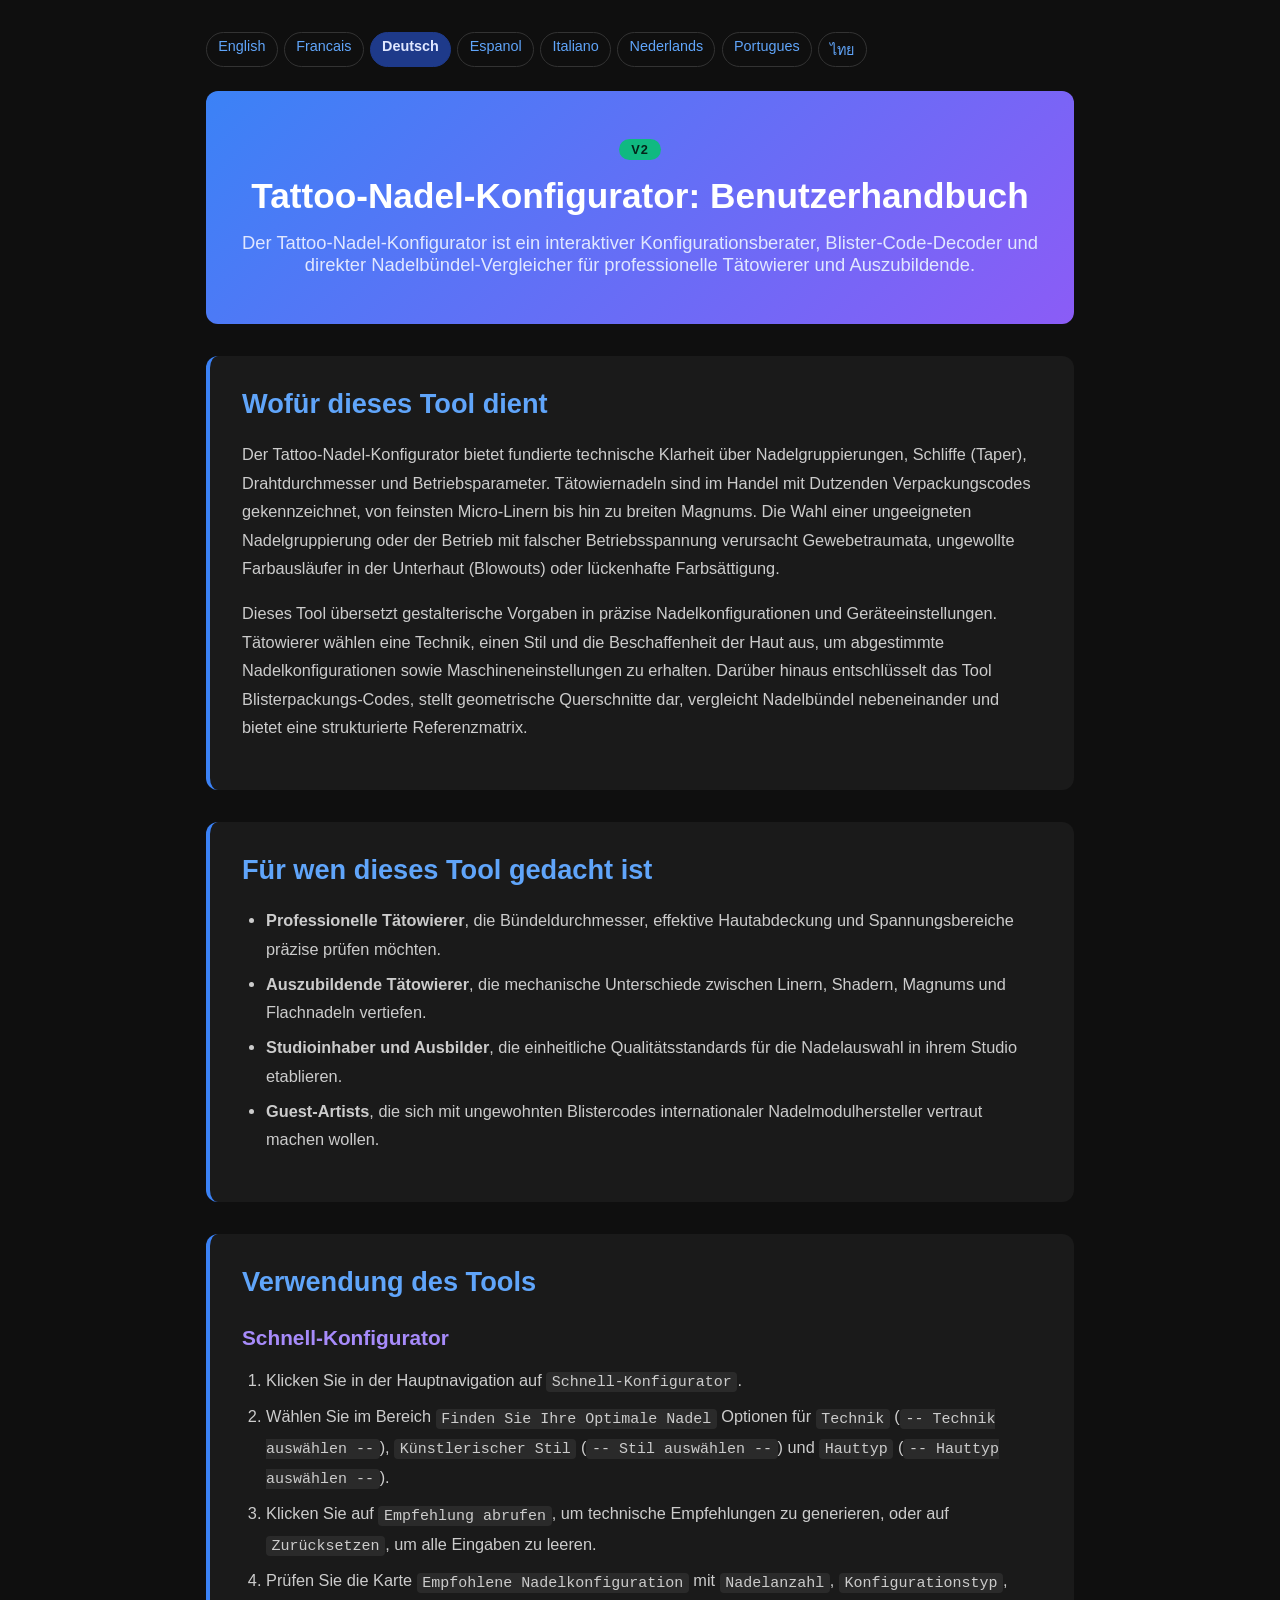
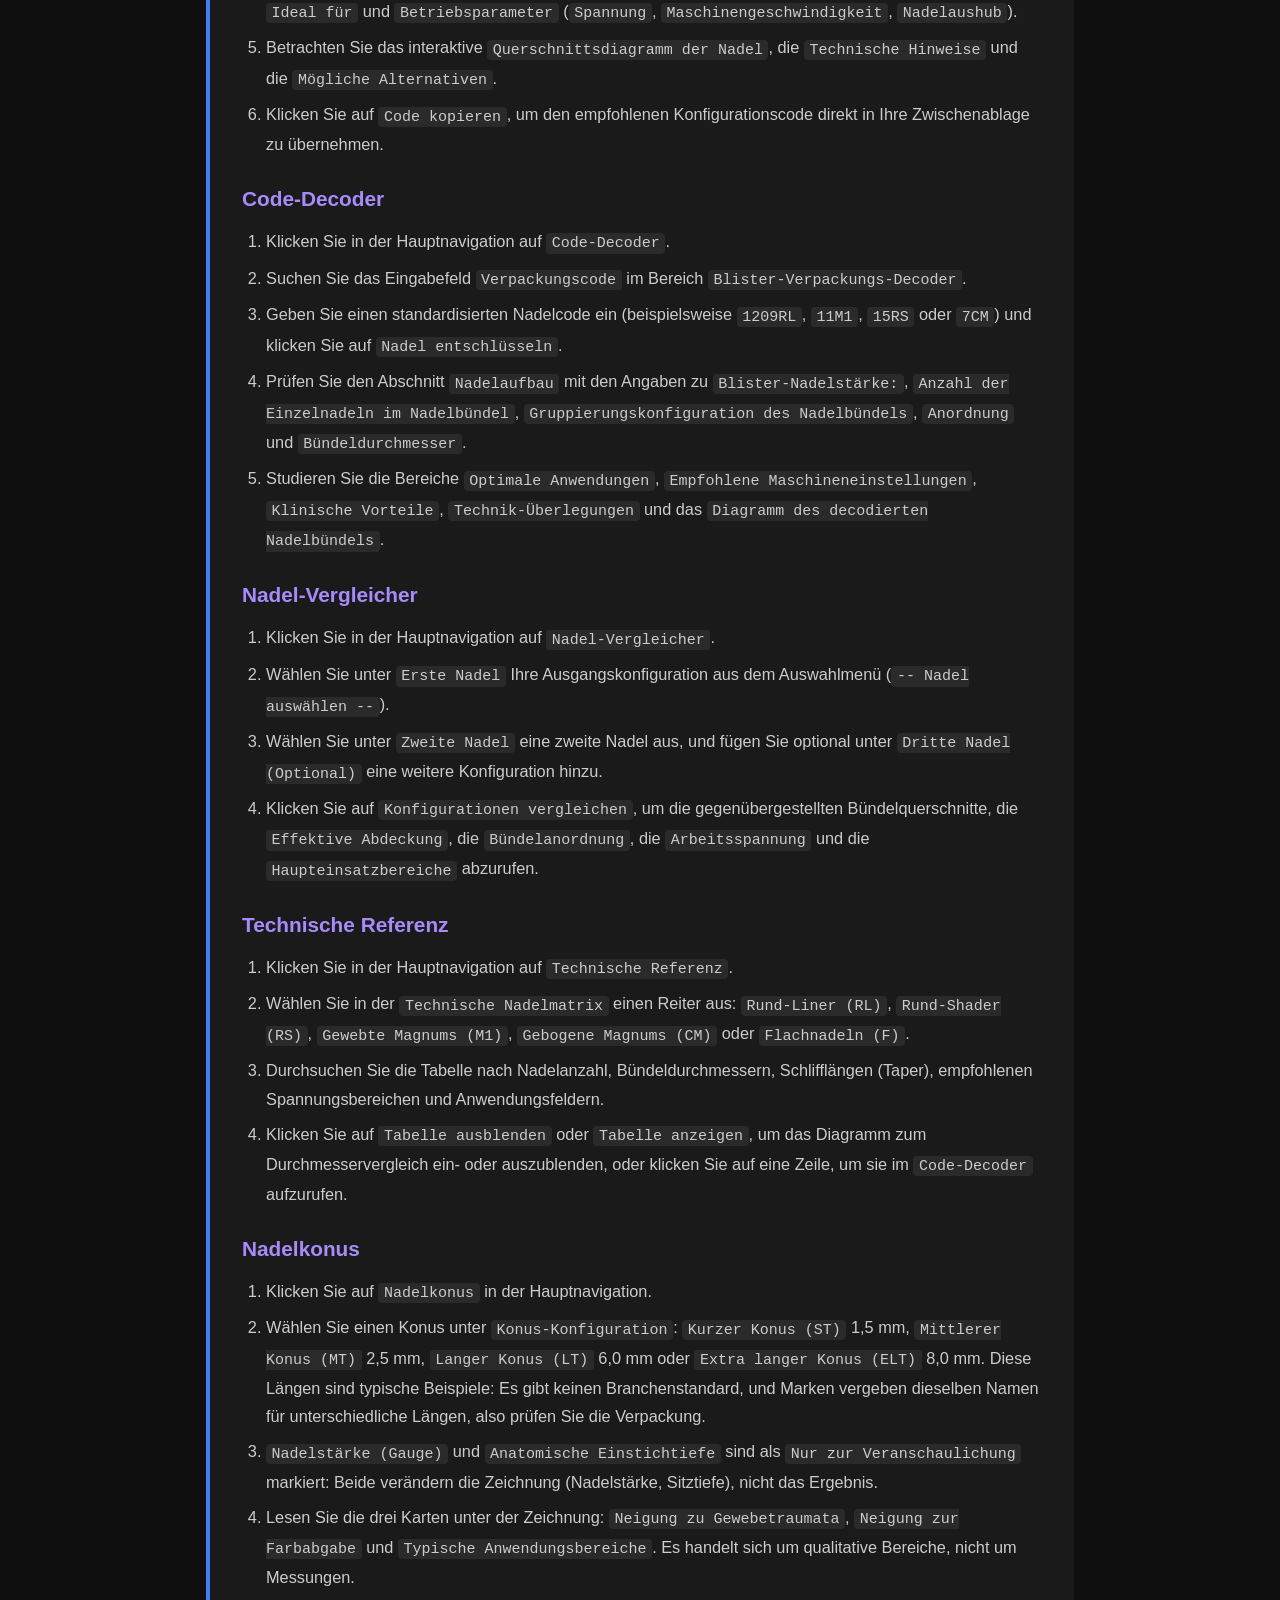
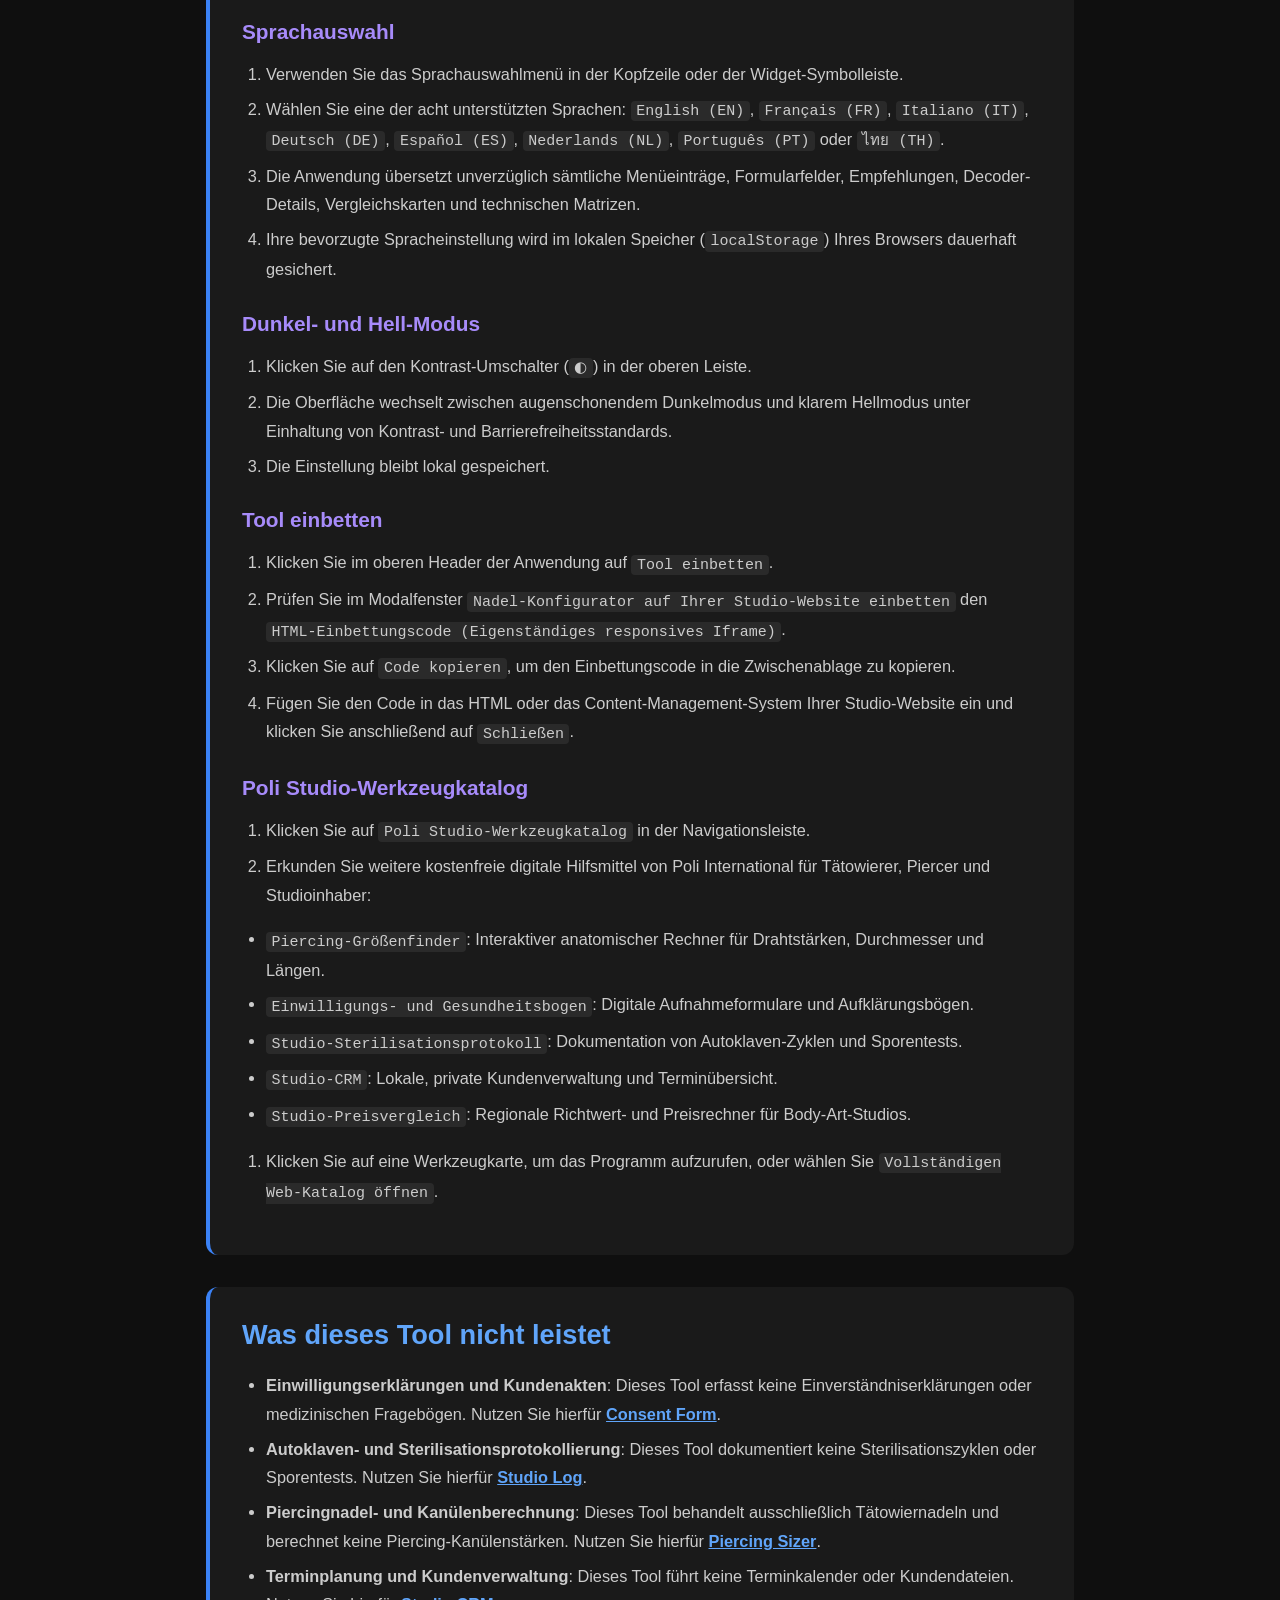
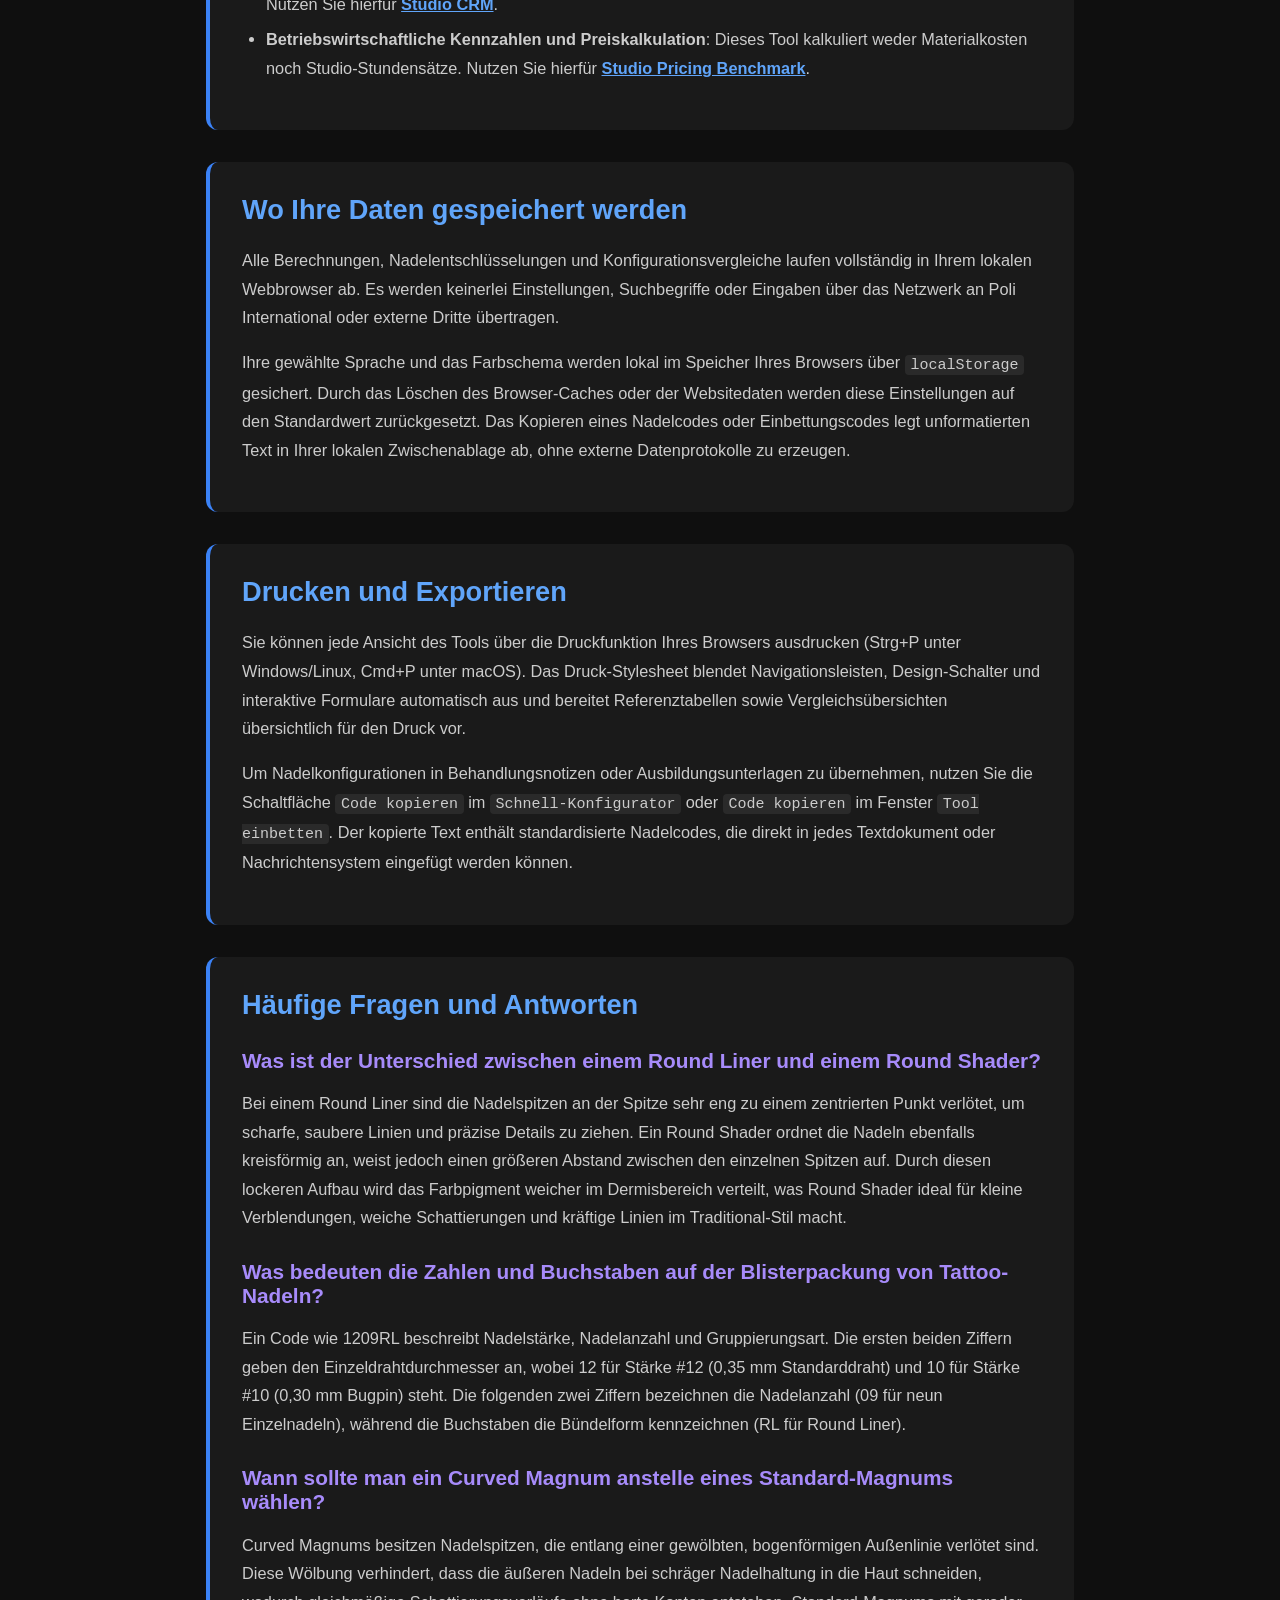
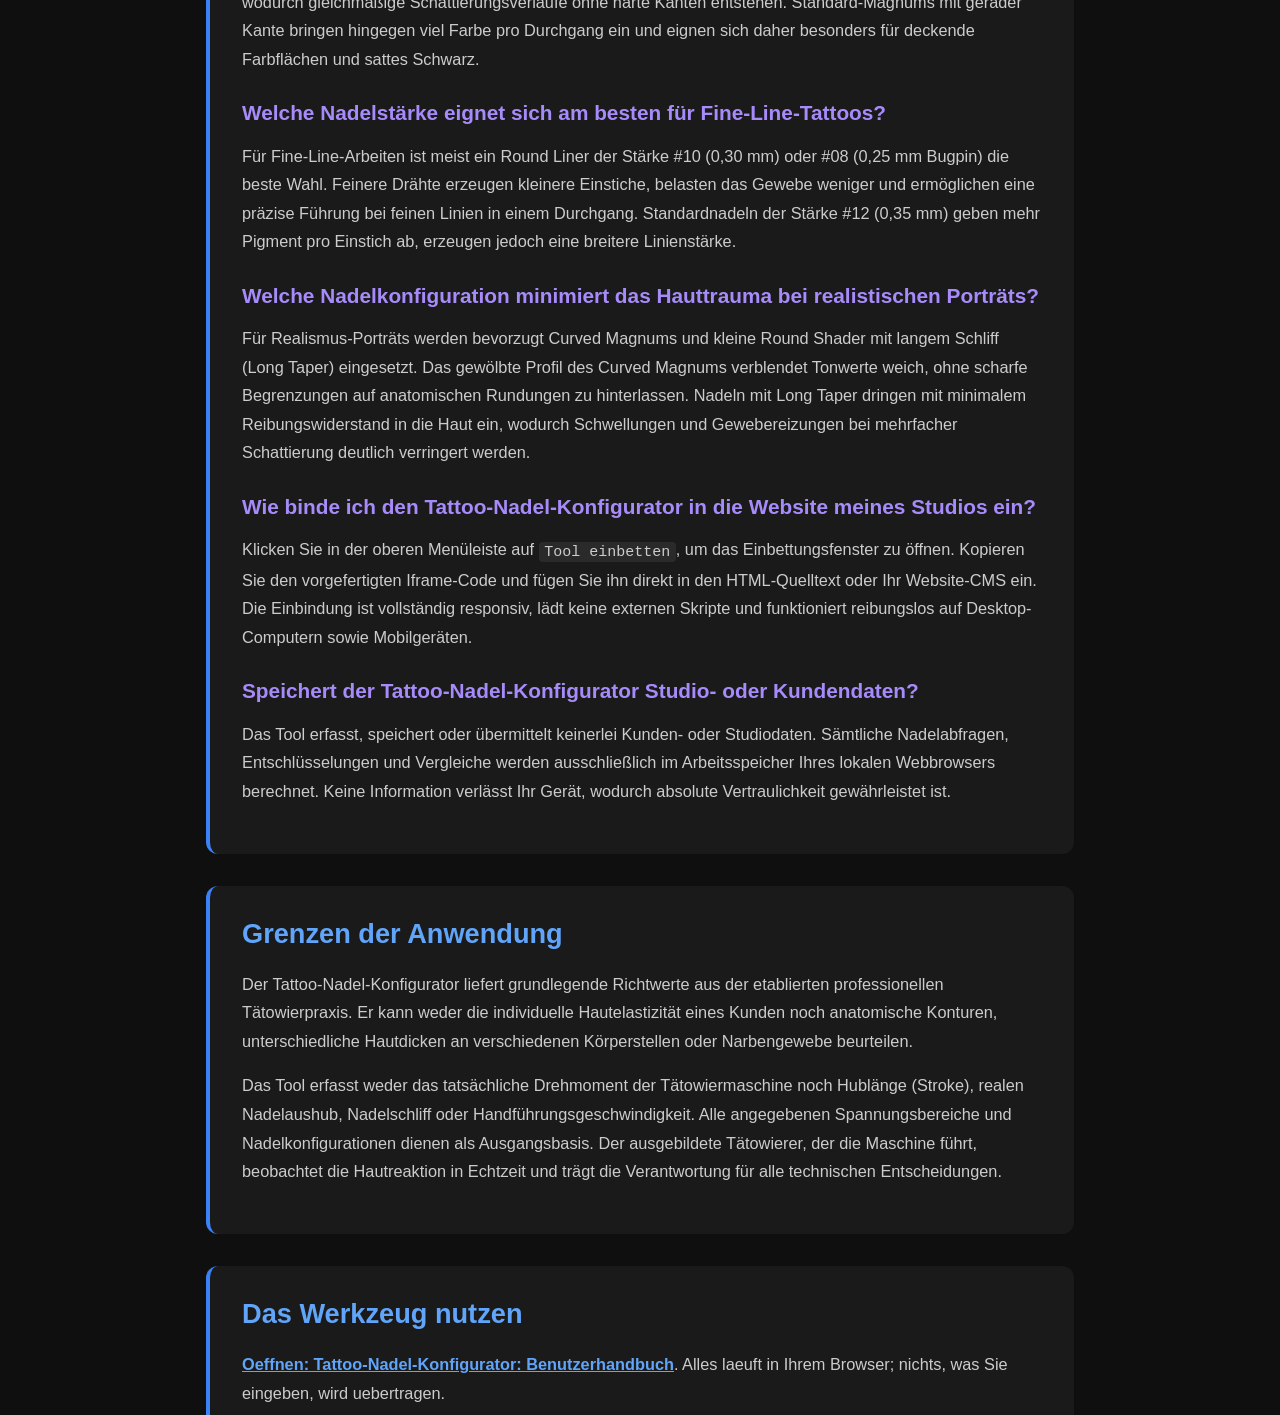
==== commit 76811125: "sync documentation-de.html from the live site The website copy of this tool moved on and the repo di" ====
--- a/documentation-de.html
+++ b/documentation-de.html
@@ -91,6 +91,13 @@
         <li>Durchsuchen Sie die Tabelle nach Nadelanzahl, Bündeldurchmessern, Schlifflängen (Taper), empfohlenen Spannungsbereichen und Anwendungsfeldern.</li>
         <li>Klicken Sie auf <code>Tabelle ausblenden</code> oder <code>Tabelle anzeigen</code>, um das Diagramm zum Durchmesservergleich ein- oder auszublenden, oder klicken Sie auf eine Zeile, um sie im <code>Code-Decoder</code> aufzurufen.</li>
         </ol>
+        <h3>Nadelkonus</h3>
+        <ol>
+        <li>Klicken Sie auf <code>Nadelkonus</code> in der Hauptnavigation.</li>
+        <li>Wählen Sie einen Konus unter <code>Konus-Konfiguration</code>: <code>Kurzer Konus (ST)</code> 1,5 mm, <code>Mittlerer Konus (MT)</code> 2,5 mm, <code>Langer Konus (LT)</code> 6,0 mm oder <code>Extra langer Konus (ELT)</code> 8,0 mm. Diese Längen sind typische Beispiele: Es gibt keinen Branchenstandard, und Marken vergeben dieselben Namen für unterschiedliche Längen, also prüfen Sie die Verpackung.</li>
+        <li><code>Nadelstärke (Gauge)</code> und <code>Anatomische Einstichtiefe</code> sind als <code>Nur zur Veranschaulichung</code> markiert: Beide verändern die Zeichnung (Nadelstärke, Sitztiefe), nicht das Ergebnis.</li>
+        <li>Lesen Sie die drei Karten unter der Zeichnung: <code>Neigung zu Gewebetraumata</code>, <code>Neigung zur Farbabgabe</code> und <code>Typische Anwendungsbereiche</code>. Es handelt sich um qualitative Bereiche, nicht um Messungen.</li>
+        </ol>
         <h3>Sprachauswahl</h3>
         <ol>
         <li>Verwenden Sie das Sprachauswahlmenü in der Kopfzeile oder der Widget-Symbolleiste.</li>
